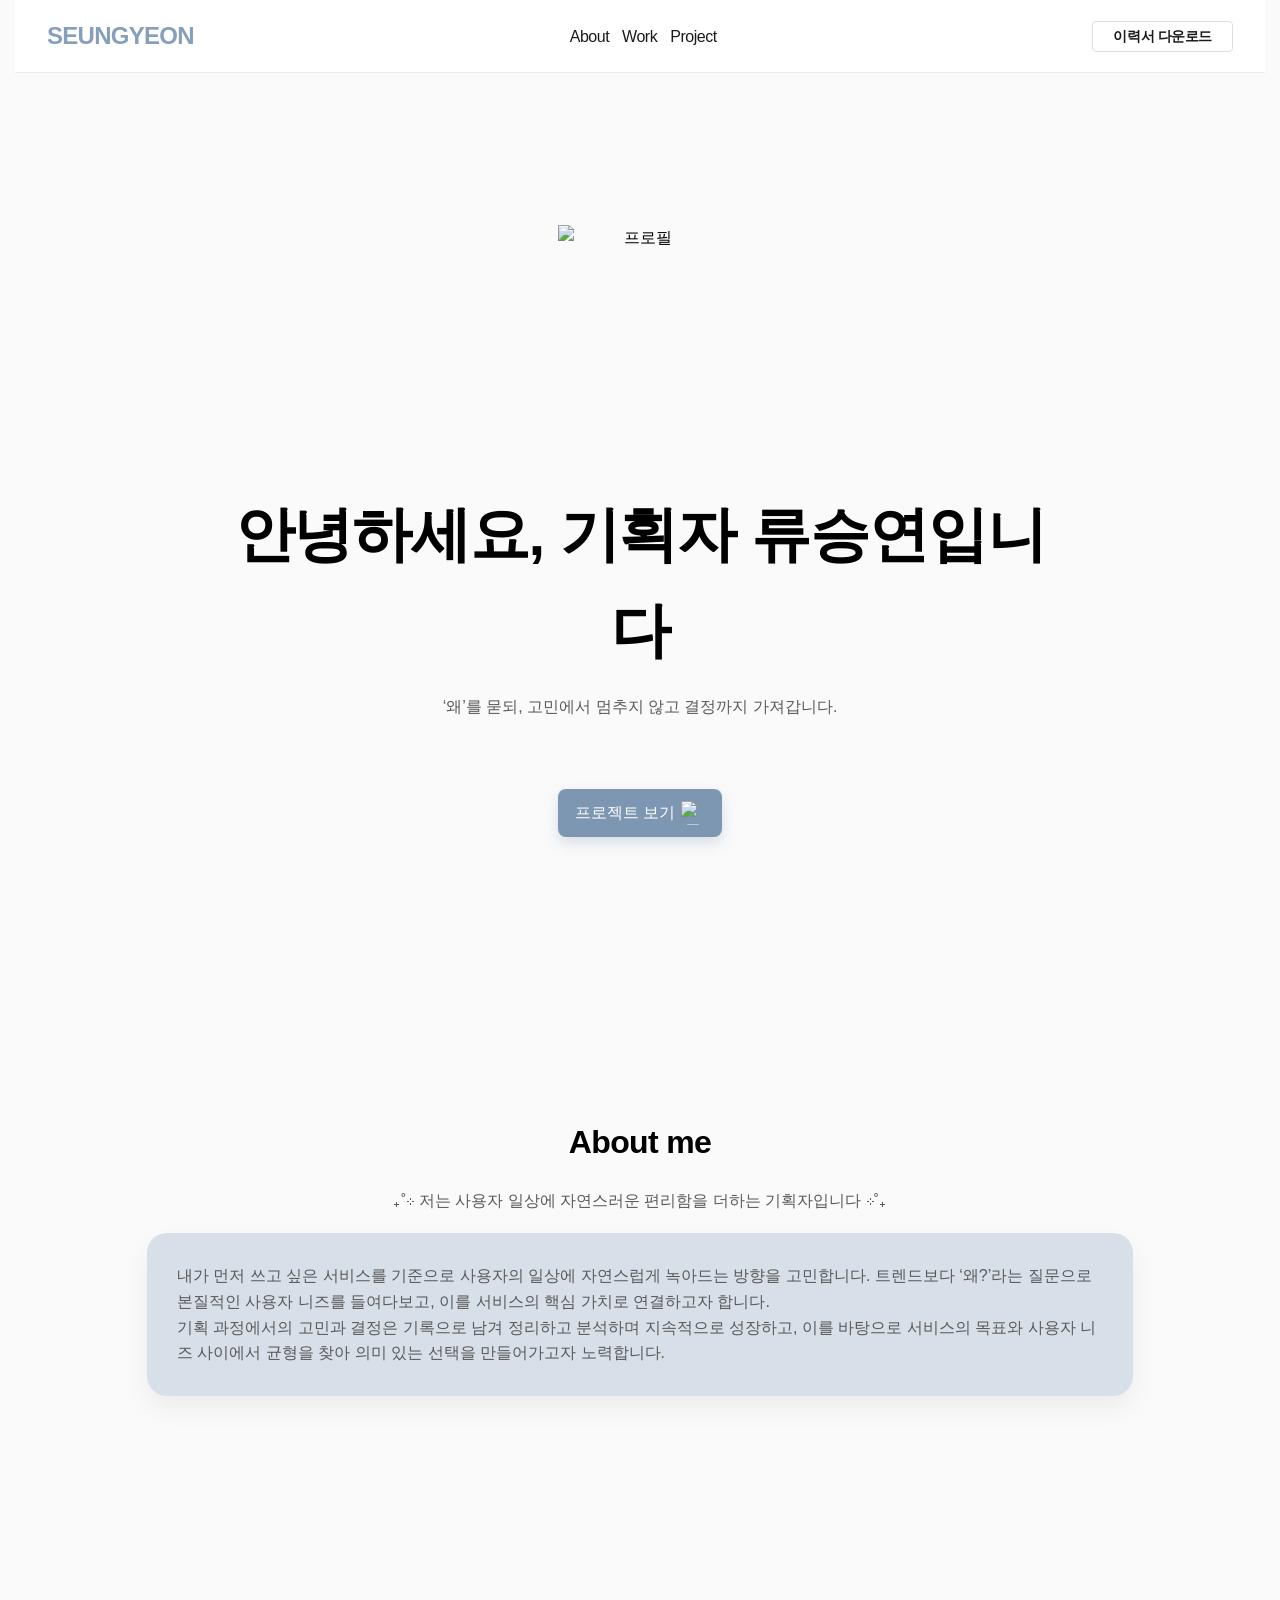
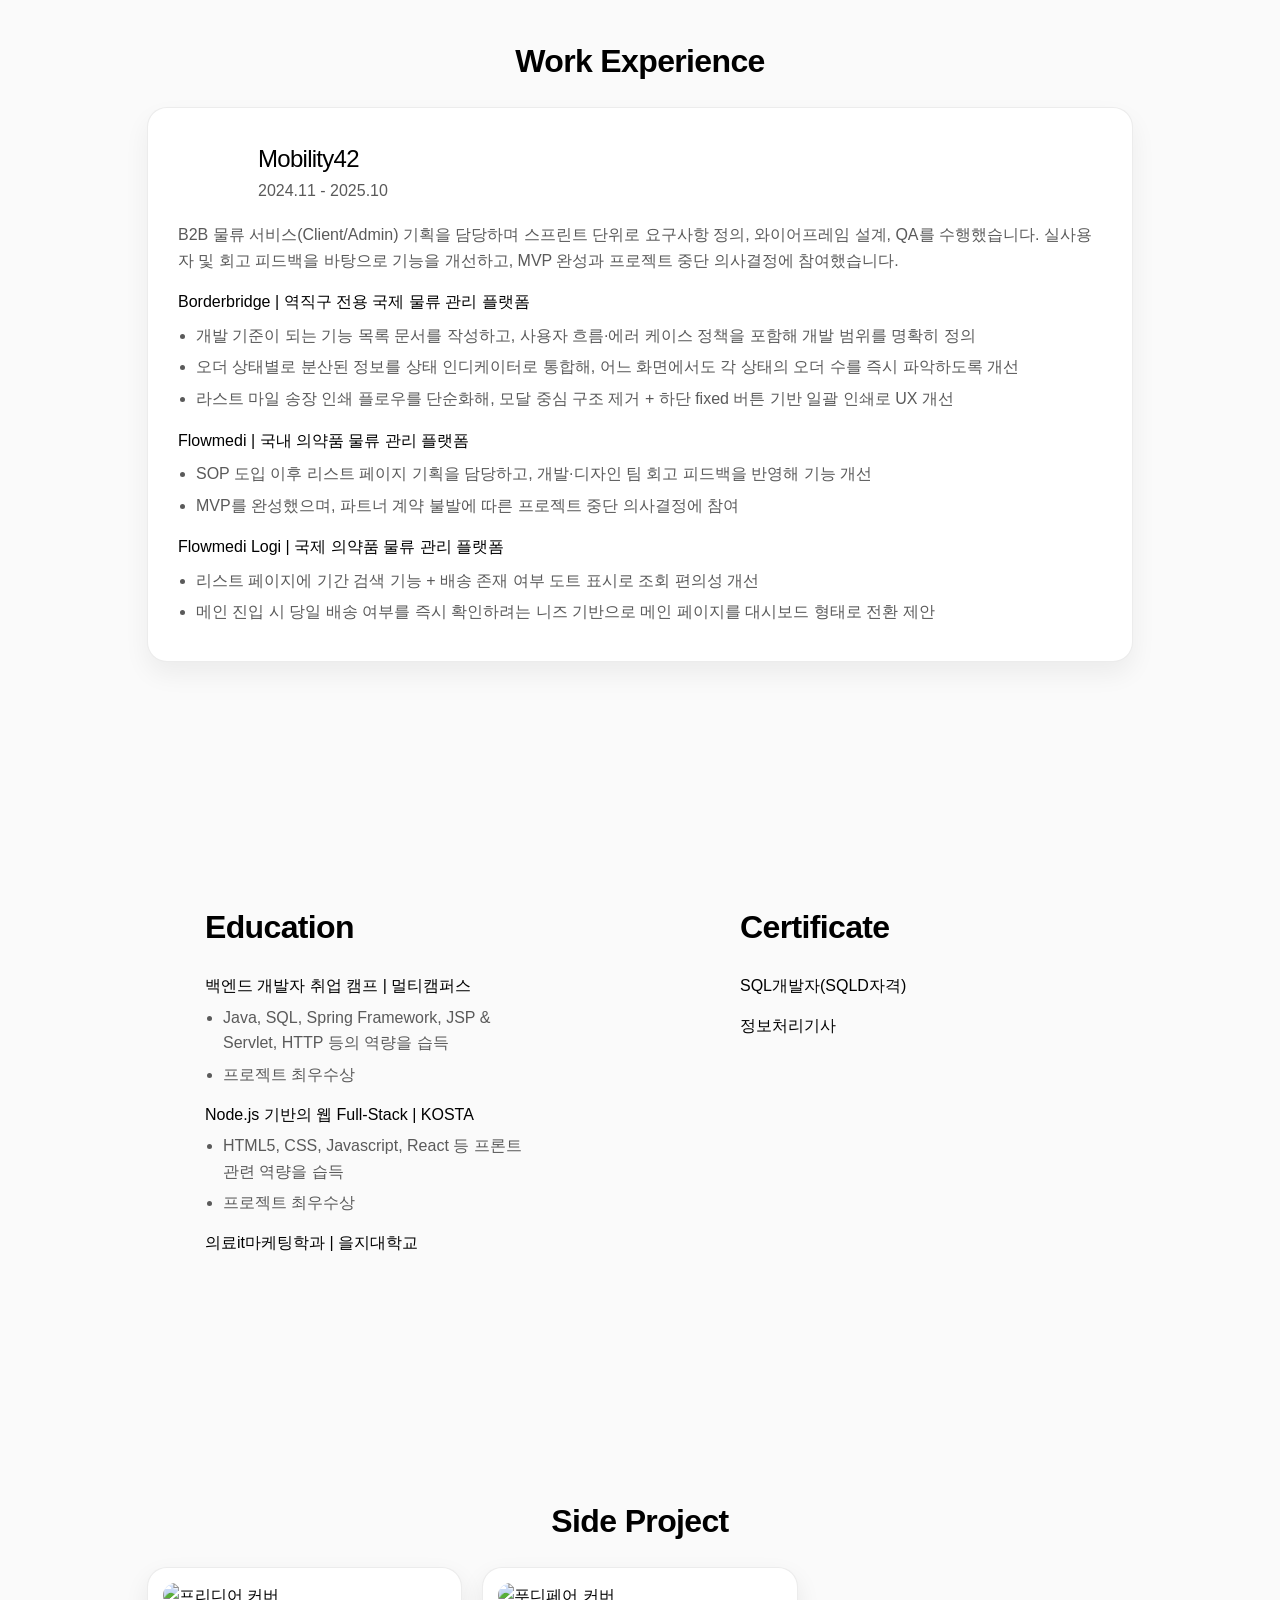
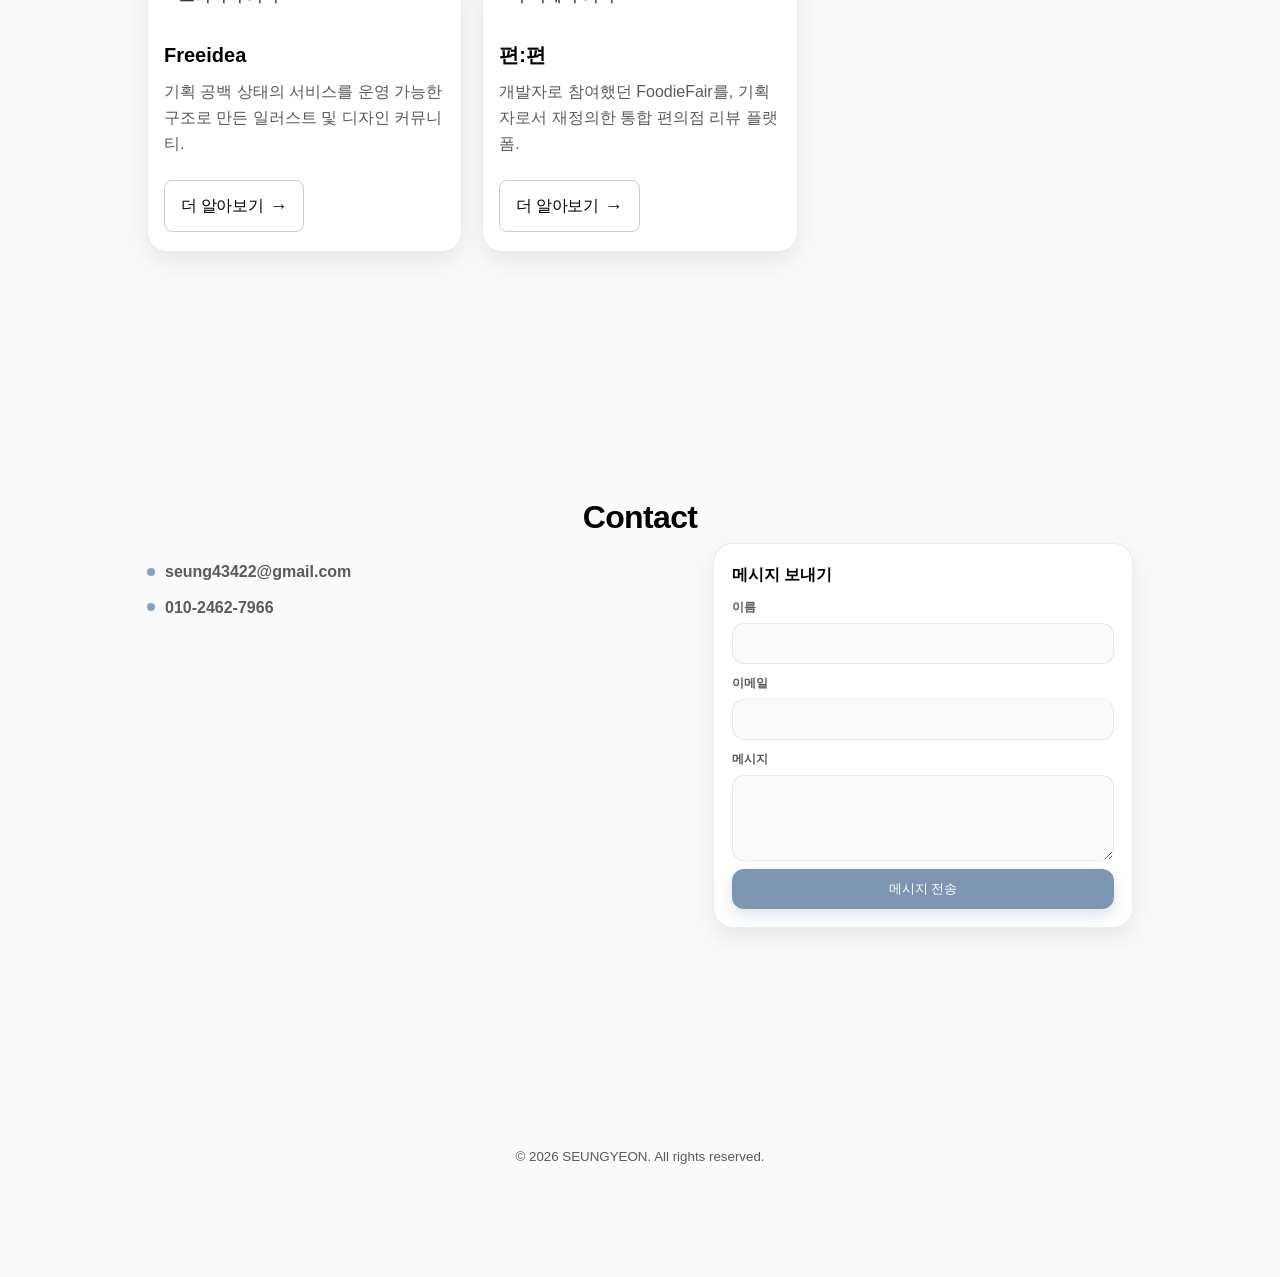
==== index.html @ eeb83cac "feat : 포트폴리오 수정안" ====
<!-- index.html -->
<!doctype html>
<html lang="ko">

<head>
    <meta charset="utf-8" />
    <meta name="viewport" content="width=device-width, initial-scale=1" />
    <title>SEUNGYEON</title>
    <link rel="stylesheet" href="./global.css" />
    <link rel="stylesheet" href="./styles.css" />
    <link rel="stylesheet" href="./header/headerStyle.css" />
    <!-- 여기서 파비콘 바꾸기 -->
    <link rel="icon" type="image/png" href="https://static.wowan.me/assets/seungyeon_avatar.png" />
    <link rel="apple-touch-icon" href="https://static.wowan.me/assets/seungyeon_avatar.png" />
</head>

<body>
    <!-- Top Nav -->
    <header class="topbar" id="top">
        <div class="container topbar__inner">
            <a class="brand" href="./index.html" aria-label="홈으로">
                <span class="brand__text">SEUNGYEON</span>
            </a>

            <nav class="nav" aria-label="메인 메뉴">
                <a class="nav__link" href="#about">About</a>
                <a class="nav__link" href="#work">Work</a>
                <a class="nav__link" href="#projects">Project</a>
            </nav>

            <a class="btn btn--resume" href="./resume.pdf" download="류승연_이력서.pdf">
                이력서 다운로드
            </a>
        </div>
    </header>

    <main>
        <!-- Hero -->
        <section class="hero">
            <div class="container hero__inner">
                <img class="hero_image" src="https://static.wowan.me/assets/seungyeon_hero.png" alt="프로필" />

                <div>
                    <h1 class="hero__title">안녕하세요, 기획자 류승연입니다</h1>
                    <p class="hero__subtitle">‘왜’를 묻되, 고민에서 멈추지 않고 결정까지 가져갑니다.</p>
                </div>

                <div class="hero__cta">
                    <a class="btn btn--primary" href="#projects">
                        <p>프로젝트 보기</p>
                        <img class="btn--arrow-right-icon" src="https://static.wowan.me/assets/ArrowRight.svg"
                            alt="프로젝트 보기 버튼" />
                    </a>
                </div>
            </div>
        </section>

        <!-- About -->
        <section class="section" id="about">
            <div class="container about__inner">
                <h2 class="section__title">About me</h2>

                <p class="about-card__lead">
                    ₊˚⊹ 저는 사용자 일상에 자연스러운 편리함을 더하는 기획자입니다 ⊹˚₊
                </p>

                <div class="about-card">

                    <div class="about-card__body">
                        <p>
                            내가 먼저 쓰고 싶은 서비스를 기준으로 사용자의 일상에 자연스럽게 녹아드는 방향을 고민합니다.
                            트렌드보다 ‘왜?’라는 질문으로 본질적인 사용자 니즈를 들여다보고, 이를 서비스의 핵심 가치로 연결하고자 합니다.
                            <br />
                            기획 과정에서의 고민과 결정은 기록으로 남겨 정리하고 분석하며 지속적으로 성장하고,
                            이를 바탕으로 서비스의 목표와 사용자 니즈 사이에서 균형을 찾아 의미 있는 선택을 만들어가고자 노력합니다.
                        </p>
                    </div>
                </div>
            </div>
        </section>

        <!-- Work -->
        <section class="section" id="work">
            <div class="container work__inner">
                <h2 class="section__title">Work Experience</h2>

                <article class="work-card">
                    <header class="work-card__head">
                        <div class="work-card__logo" aria-hidden="true">
                            <img src="https://static.wowan.me/assets/mobility42.svg" alt="" />
                        </div>
                        <div>
                            <div class="work-card__company">Mobility42</div>
                            <div class="work-card__period">2024.11 - 2025.10</div>
                        </div>
                    </header>

                    <p class="work-card__summary">
                        B2B 물류 서비스(Client/Admin) 기획을 담당하며 스프린트 단위로 요구사항 정의, 와이어프레임 설계, QA를 수행했습니다.
                        실사용자 및 회고 피드백을 바탕으로 기능을 개선하고, MVP 완성과 프로젝트 중단 의사결정에 참여했습니다.
                    </p>

                    <div class="work-card__block">
                        <h3 class="work-card__title">Borderbridge | 역직구 전용 국제 물류 관리 플랫폼</h3>
                        <ul class="list">
                            <li>개발 기준이 되는 기능 목록 문서를 작성하고, 사용자 흐름·에러 케이스 정책을 포함해 개발 범위를 명확히 정의</li>
                            <li>오더 상태별로 분산된 정보를 상태 인디케이터로 통합해, 어느 화면에서도 각 상태의 오더 수를 즉시 파악하도록 개선</li>
                            <li>라스트 마일 송장 인쇄 플로우를 단순화해, 모달 중심 구조 제거 + 하단 fixed 버튼 기반 일괄 인쇄로 UX 개선</li>
                        </ul>
                    </div>

                    <div class="work-card__block">
                        <h3 class="work-card__title">Flowmedi | 국내 의약품 물류 관리 플랫폼</h3>
                        <ul class="list">
                            <li>SOP 도입 이후 리스트 페이지 기획을 담당하고, 개발·디자인 팀 회고 피드백을 반영해 기능 개선</li>
                            <li>MVP를 완성했으며, 파트너 계약 불발에 따른 프로젝트 중단 의사결정에 참여</li>
                        </ul>
                    </div>

                    <div class="work-card__block">
                        <h3 class="work-card__title">Flowmedi Logi | 국제 의약품 물류 관리 플랫폼</h3>
                        <ul class="list">
                            <li>리스트 페이지에 기간 검색 기능 + 배송 존재 여부 도트 표시로 조회 편의성 개선</li>
                            <li>메인 진입 시 당일 배송 여부를 즉시 확인하려는 니즈 기반으로 메인 페이지를 대시보드 형태로 전환 제안</li>
                        </ul>
                    </div>
                </article>
            </div>
        </section>

        <!-- Education + Certificate -->
        <section class="section">
            <div class="container">
                <div class="grid-2 edu-wrap">
                    <div>
                        <h2 class="section__title section__title--sm text-center">Education</h2>

                        <div class="edu">
                            <div class="edu__item">
                                <div class="edu__title">백엔드 개발자 취업 캠프 | 멀티캠퍼스</div>
                                <ul class="list">
                                    <li>Java, SQL, Spring Framework, JSP &amp; Servlet, HTTP 등의 역량을 습득</li>
                                    <li>프로젝트 최우수상</li>
                                </ul>
                            </div>

                            <div class="edu__item">
                                <div class="edu__title">Node.js 기반의 웹 Full-Stack | KOSTA</div>
                                <ul class="list">
                                    <li>HTML5, CSS, Javascript, React 등 프론트 관련 역량을 습득</li>
                                    <li>프로젝트 최우수상</li>
                                </ul>
                            </div>

                            <div class="edu__item">
                                <div class="edu__title">의료it마케팅학과 | 을지대학교</div>
                            </div>
                        </div>
                    </div>

                    <div>
                        <h2 class="section__title section__title--sm text-center">Certificate</h2>
                        <div class="edu">
                            <div class="edu__item">
                                <div class="edu__title">SQL개발자(SQLD자격)</div>
                            </div>
                            <div class="edu__item">
                                <div class="edu__title">정보처리기사</div>
                            </div>
                        </div>
                    </div>
                </div>
        </section>

        <!-- Side Project -->
        <section class="section" id="projects">
            <div class="container">
                <h2 class="section__title">Side Project</h2>

                <div class="project-grid">
                    <article class="project-card">
                        <div class="project-card__thumb" aria-hidden="true">
                            <img src="https://static.wowan.me/assets/freeidea_cover.svg" alt="프리디어 커버" />
                        </div>
                        <div class="project-card__body">
                            <h3 class="project-card__title">Freeidea</h3>
                            <p class="project-card__desc">
                                기획 공백 상태의 서비스를 운영 가능한 구조로 만든 일러스트 및 디자인 커뮤니티.
                            </p>
                            <a href="./project/index.html" class="btn btn--more">
                                더 알아보기 <span class="arrow">→</span>
                            </a>
                        </div>
                    </article>

                    <article class="project-card">
                        <div class="project-card__thumb" aria-hidden="true">
                            <img src="https://static.wowan.me/assets/pyeonpyeon.png" alt="푸디페어 커버" />
                        </div>
                        <div class="project-card__body">
                            <h3 class="project-card__title">편:편</h3>
                            <p class="project-card__desc">
                                개발자로 참여했던 FoodieFair를, 기획자로서 재정의한 통합 편의점 리뷰 플랫폼.
                            </p>
                            <a href="#" class="btn btn--more">
                                더 알아보기 <span class="arrow">→</span>
                            </a>
                        </div>
                    </article>

                    <!-- <article class="project-card">
                        <div class="project-card__thumb" aria-hidden="true">
                            <img src="https://static.wowan.me/assets/pyeonpyeon.png" alt="foodiefair 커버" />
                        </div>
                        <div class="project-card__body">
                            <h3 class="project-card__title">FoodieFair</h3>
                            <p class="project-card__desc">
                                영수증 인증 리뷰와 편의점 행사 정보를 한 번에 제공하는 통합 편의점 리뷰 플랫폼.
                            </p>
                            <a href="#" class="btn btn--more">
                                더 알아보기 <span class="arrow">→</span>
                            </a>
                        </div>
                    </article> -->
                </div>

                <!-- <div class="projects-cta">
                    <a class="btn btn--allprojects" href="#">
                        프로젝트 전체 보기 <span class="arrow">→</span>
                    </a>
                </div> -->
            </div>
        </section>

        <!-- Contact -->
        <section class="section" id="contact">
            <div class="container">
                <h2 class="section__title">Contact</h2>

                <div class="contact">
                    <div class="contact__info">
                        <div class="contact__line">
                            <span class="dot" aria-hidden="true"></span>
                            <a class="contact__link" href="mailto:seung43422@gmail.com">seung43422@gmail.com</a>
                        </div>
                        <div class="contact__line">
                            <span class="dot" aria-hidden="true"></span>
                            <a class="contact__link" href="tel:01024627966">010-2462-7966</a>
                        </div>
                    </div>

                    <form class="contact__form" action="#" method="post">
                        <div class="contact__form-title">메시지 보내기</div>

                        <label class="field">
                            <span class="field__label">이름</span>
                            <input class="field__input" type="text" name="name" placeholder="" />
                        </label>

                        <label class="field">
                            <span class="field__label">이메일</span>
                            <input class="field__input" type="email" name="email" placeholder="" />
                        </label>

                        <label class="field">
                            <span class="field__label">메시지</span>
                            <textarea class="field__input field__textarea" name="message" rows="4"></textarea>
                        </label>

                        <button class="btn btn--primary btn--full" type="submit">메시지 전송</button>
                    </form>
                </div>
            </div>
        </section>
    </main>

    <footer class="footer">
        <div class="container footer__inner">
            <small>© 2026 SEUNGYEON. All rights reserved.</small>
        </div>
    </footer>
    <script>
        const navLinks = document.querySelectorAll('.nav__link');

        navLinks.forEach(link => {
            link.addEventListener('click', () => {
                navLinks.forEach(l => l.classList.remove('is-active'));
                link.classList.add('is-active');
            });
        });
    </script>
</body>

</html>
---- global.css ----
@font-face {
  font-family: "Pretendard";
  src: url("https://cdn.jsdelivr.net/gh/projectnoonnu/pretendard@1.0/Pretendard-Thin.woff2") format("woff2");
  font-weight: 100;
  font-display: swap;
}
@font-face {
  font-family: "Pretendard";
  src: url("https://cdn.jsdelivr.net/gh/projectnoonnu/pretendard@1.0/Pretendard-ExtraLight.woff2") format("woff2");
  font-weight: 200;
  font-display: swap;
}
@font-face {
  font-family: "Pretendard";
  src: url("https://cdn.jsdelivr.net/gh/projectnoonnu/pretendard@1.0/Pretendard-Light.woff2") format("woff2");
  font-weight: 300;
  font-display: swap;
}
@font-face {
  font-family: "Pretendard";
  src: url("https://cdn.jsdelivr.net/gh/projectnoonnu/pretendard@1.0/Pretendard-Regular.woff2") format("woff2");
  font-weight: 400;
  font-display: swap;
}
@font-face {
  font-family: "Pretendard";
  src: url("https://cdn.jsdelivr.net/gh/projectnoonnu/pretendard@1.0/Pretendard-Medium.woff2") format("woff2");
  font-weight: 500;
  font-display: swap;
}
@font-face {
  font-family: "Pretendard";
  src: url("https://cdn.jsdelivr.net/gh/projectnoonnu/pretendard@1.0/Pretendard-SemiBold.woff2") format("woff2");
  font-weight: 600;
  font-display: swap;
}
@font-face {
  font-family: "Pretendard";
  src: url("https://cdn.jsdelivr.net/gh/projectnoonnu/pretendard@1.0/Pretendard-Bold.woff2") format("woff2");
  font-weight: 700;
  font-display: swap;
}
@font-face {
  font-family: "Pretendard";
  src: url("https://cdn.jsdelivr.net/gh/projectnoonnu/pretendard@1.0/Pretendard-ExtraBold.woff2") format("woff2");
  font-weight: 800;
  font-display: swap;
}
@font-face {
  font-family: "Pretendard";
  src: url("https://cdn.jsdelivr.net/gh/projectnoonnu/pretendard@1.0/Pretendard-Black.woff2") format("woff2");
  font-weight: 900;
  font-display: swap;
}

:root {
  --bg: #fafafa;
  --card: #ffffff;
  --text: #000000;
  --muted: #5a5a5a;
  --line: rgba(17, 19, 24, 0.08);
  --shadow: 0 10px 24px rgba(0, 0, 0, 0.08);
  --radius: 16px;
  --radius-lg: 20px;

  --primary: #7d97b2;
  --primary-ink: #ffffff;

  --container: 1280px;
}

/* Reset / Base */
* {
  box-sizing: border-box;
}

html {
  scroll-behavior: smooth;
}

body {
  margin: 0;
  font-family: "Pretendard", -apple-system, BlinkMacSystemFont, "Apple SD Gothic Neo",
    "Noto Sans KR", "Segoe UI", Roboto, Arial, sans-serif;
  font-weight: 400;
  color: var(--text);
  background: var(--bg);
  line-height: 1.6;
}

img {
  max-width: 100%;
  display: block;
}

a {
  color: inherit;
  text-decoration: none;
}

p {
  margin: 0;
}

ul {
  margin: 0;
  padding-left: 18px;
}

/* Layout Utils */
.container {
  width: min(var(--container), calc(100% - 64px));
  margin: 0 auto;
  padding: 80px 100px;
}

.center {
  display: flex;
  justify-content: center;
  margin-top: 18px;
}

.text-center {
  text-align: center;
}

.grid-2 {
  display: grid;
  grid-template-columns: 1.3fr 0.7fr;
  gap: 40px;
  align-items: start;
}

/* List (공통) */
.list {
  color: var(--muted);
  padding-left: 18px;
}

.list li {
  margin: 6px 0;
}

.list--tight li {
  margin: 4px 0;
}

/* Button (공통) */
.btn {
  display: inline-flex;
  align-items: center;
  justify-content: center;
  gap: 8px;
  padding: 10px 16px;
  border-radius: 999px;
  border: 1px solid transparent;
  font-weight: 700;
  cursor: pointer;
  transition: transform 0.08s ease, opacity 0.2s ease, border-color 0.2s ease;
  user-select: none;
}

.btn:active {
  transform: translateY(1px);
}

.btn--primary {
  background: var(--primary);
  color: var(--primary-ink);
  box-shadow: 0 6px 14px rgba(125, 151, 178, 0.28);
  font-weight: 400;
  gap: 6px;
  border-radius: 8px;
}

.btn--full {
  width: 100%;
  border-radius: 12px;
}

html {
  scroll-behavior: smooth;
  scrollbar-gutter: stable both-edges;
}
---- styles.css ----
/* Page Styles Only */

/* Hero */
.hero {
  padding: 80px;
}

.hero__inner {
  display: flex;
  flex-direction: column;
  align-items: center;
  text-align: center;
  gap: 52px;
}

/* 기존 HTML 클래스 유지용(별칭) */
.hero_image {
  width: 165px;
  height: 210px;
}

.hero__title {
  margin: 0 0 16px 0;
  font-size: 60px;
  letter-spacing: -0.02em;
}

.hero__subtitle {
  margin-top: 0;
  color: var(--muted);
  font-weight: 300;
  font-size: 16px;
  line-height: 24px;
}

.hero__cta {
  margin-top: 18px;
}

/* 기존 HTML 클래스 유지용(별칭) */
.btn--arrow-right-icon {
  width: 24px;
  height: 24px;
}

/* Sections */
.section {
  padding: 40px 0;
}

.section__title {
  text-align: center;
  font-size: 32px;
  letter-spacing: -0.02em;
  margin: 0;
}

.section__title--sm {
  text-align: left;
  margin-bottom: 20px;
}

/* About */
.about__inner {
  display: flex;
  flex-direction: column;
  gap: 20px;
}

.about-card {
  background: rgba(134, 160, 188, 0.3);
  border-radius: var(--radius-lg);
  box-shadow: 0 12px 26px rgba(0, 0, 0, 0.06);
}

.about-card__lead {
  font-weight: 300;
  font-size: 16px;
  color: var(--muted);
  text-align: center;
}

.about-card__body {
  color: var(--muted);
  font-weight: 300;
  padding: 30px;
}

.about-card__body p + p {
  margin-top: 10px;
}

/* Work */
.work__inner {
  display: flex;
  flex-direction: column;
  gap: 20px;
}

.work-card {
  background: var(--card);
  border: 1px solid var(--line);
  border-radius: var(--radius-lg);
  box-shadow: 0 12px 26px rgba(0, 0, 0, 0.06);
  padding: 30px;
}

.work-card__head {
  display: flex;
  align-items: center;
  gap: 12px;
}

.work-card__logo {
  width: 68px;
  height: 68px;
  overflow: hidden;
}

.work-card__company {
  font-weight: 400;
  font-size: 24px;
  letter-spacing: -0.03em;
}

.work-card__period {
  font-size: 16px;
  color: var(--muted);
  font-weight: 300;
}

.work-card__summary {
  color: var(--muted);
  margin-top: 16px;
}

.work-card__block + .work-card__block {
  margin-top: 16px;
}

.work-card__title {
  margin: 16px 0 8px 0;
  font-size: 16px;
  font-weight: 500;
}

/* Education */
.edu-wrap {
  padding: 0 75px;
  display: flex;
  justify-content: center;
  gap: 200px;
}

.edu {
  width: 335px;
}

.edu__item + .edu__item {
  margin-top: 14px;
}

.edu__title {
  font-weight: 500;
  font-size: 16px;
}

/* Projects */
.project-grid {
  display: grid;
  grid-template-columns: repeat(3, 1fr);
  gap: 20px;
  margin-top: 20px;
}

.project-card {
  background: var(--card);
  border: 1px solid var(--line);
  border-radius: var(--radius-lg);
  box-shadow: var(--shadow);
  overflow: hidden;
}

.project-card__thumb {
  display: flex;
  align-items: center;
  justify-content: center;
  padding: 15px;
}

.project-card__thumb img {
  width: 100%;
  height: 100%;
  object-fit: cover;
  border-radius: 20px;
}

.project-card__body {
  padding: 16px 16px 19px;
}

.project-card__title {
  margin: 0 0 8px;
  font-size: 20px;
  font-weight: 600;
}

.project-card__desc {
  color: var(--muted);
  font-size: 16px;
  font-weight: 300;
  min-height: 48px;
}

/* Buttons (페이지 컴포넌트용) */
.btn--more {
  display: inline-flex;
  align-items: center;
  justify-content: center;
  gap: 6px;

  margin-top: 24px;
  padding: 12px 16px;

  background: #ffffff;
  border: 1px solid #cdcdcd;
  border-radius: 8px;

  font-size: 16px;
  font-weight: 400;
  letter-spacing: -0.02em;
  color: var(--text);

  box-shadow: none;
}

.btn--more:hover {
  background: rgba(0, 0, 0, 0.03);
}

.btn--more .arrow {
  font-size: 18px;
  line-height: 1;
}

.projects-cta {
  width: 100%;
  display: flex;
  justify-content: center;
  margin-top: 30px;
}

.btn--allprojects {
  display: inline-flex;
  align-items: center;
  justify-content: center;
  gap: 6px;

  margin-top: 20px;
  padding: 18px;
  height: 56px;

  background: #ffffff;
  border: 1px solid #cdcdcd;
  border-radius: 8px;

  font-size: 16px;
  font-weight: 400;
  letter-spacing: -0.02em;
  color: var(--text);

  box-shadow: none;
}

.btn--allprojects:hover {
  background: rgba(0, 0, 0, 0.03);
}

.btn--allprojects .arrow {
  font-size: 18px;
  line-height: 1;
}

/* Contact */
.contact {
  display: grid;
  grid-template-columns: 1fr 420px;
  gap: 28px;
  align-items: start;
}

.contact__info {
  padding-top: 6px;
}

.contact__line {
  display: flex;
  align-items: center;
  gap: 10px;
  margin: 10px 0;
}

.dot {
  width: 8px;
  height: 8px;
  border-radius: 999px;
  background: rgba(125, 151, 178, 0.9);
}

.contact__link {
  font-weight: 800;
  color: var(--muted);
}

.contact__form {
  background: var(--card);
  border: 1px solid var(--line);
  border-radius: var(--radius-lg);
  box-shadow: var(--shadow);
  padding: 18px;
}

.contact__form-title {
  font-weight: 900;
  margin-bottom: 10px;
}

.field {
  display: block;
  margin-top: 10px;
}

.field__label {
  display: block;
  font-size: 12px;
  color: var(--muted);
  font-weight: 800;
  margin-bottom: 6px;
}

.field__input {
  width: 100%;
  padding: 12px;
  border-radius: 12px;
  border: 1px solid var(--line);
  background: #fbfbfc;
  outline: none;
  font-weight: 600;
}

.field__input:focus {
  border-color: rgba(125, 151, 178, 0.55);
  box-shadow: 0 0 0 4px rgba(125, 151, 178, 0.12);
}

.field__textarea {
  resize: vertical;
}

/* Footer */
.footer {
  padding: 18px 0 30px;
  color: var(--muted);
}

.footer__inner {
  display: flex;
  justify-content: center;
}

/* Desktop */
@media (min-width: 1280px) {
  .hero {
    padding-top: 72px;
  }
}
---- header/headerStyle.css ----
/* Header Only */

/* Topbar */
.topbar {
  position: sticky;
  top: 0;
  z-index: 50;
  background: rgba(255, 255, 255, 0.85);
  backdrop-filter: blur(10px);
  border-bottom: 1px solid var(--line);
}

.topbar__inner {
  height: 72px;
  display: flex;
  align-items: center;
  justify-content: space-between;
  padding: 0; /* container가 좌우 여백 담당 */
}

.brand__text {
  font-size: 24px;
  font-weight: 700;
  letter-spacing: -0.03em;
  color: #86a0bc;
  line-height: 29px;
}

.nav {
  display: flex;
  align-items: center;
  gap: 13px;
  padding: 6px 20px;
}

.nav__link {
  font-size: 16px;
  font-weight: 400;
  letter-spacing: -0.03em;
  color: #1a1a1a;
  line-height: 17px;
}

.nav__link:hover {
  color: #86a0bc;
}

.nav__link.is-active {
  color: #86a0bc;
  font-weight: 600;
}

/* Header button (이력서) */
.btn--resume {
  display: inline-flex;
  align-items: center;
  justify-content: center;

  padding: 6px 20px;
  gap: 13px;

  border: 1px solid #dbdee3;
  border-radius: 4px;

  font-size: 14px;
  font-weight: 600;
  letter-spacing: -0.03em;
  color: #1a1a1a;

  box-shadow: none;
  line-height: 17px;
}

.btn--resume:hover {
  background: #86a0bc;
  color: #ffffff;
}

/* anchor scroll offset for sticky header */
section[id] {
  scroll-margin-top: 72px;
}
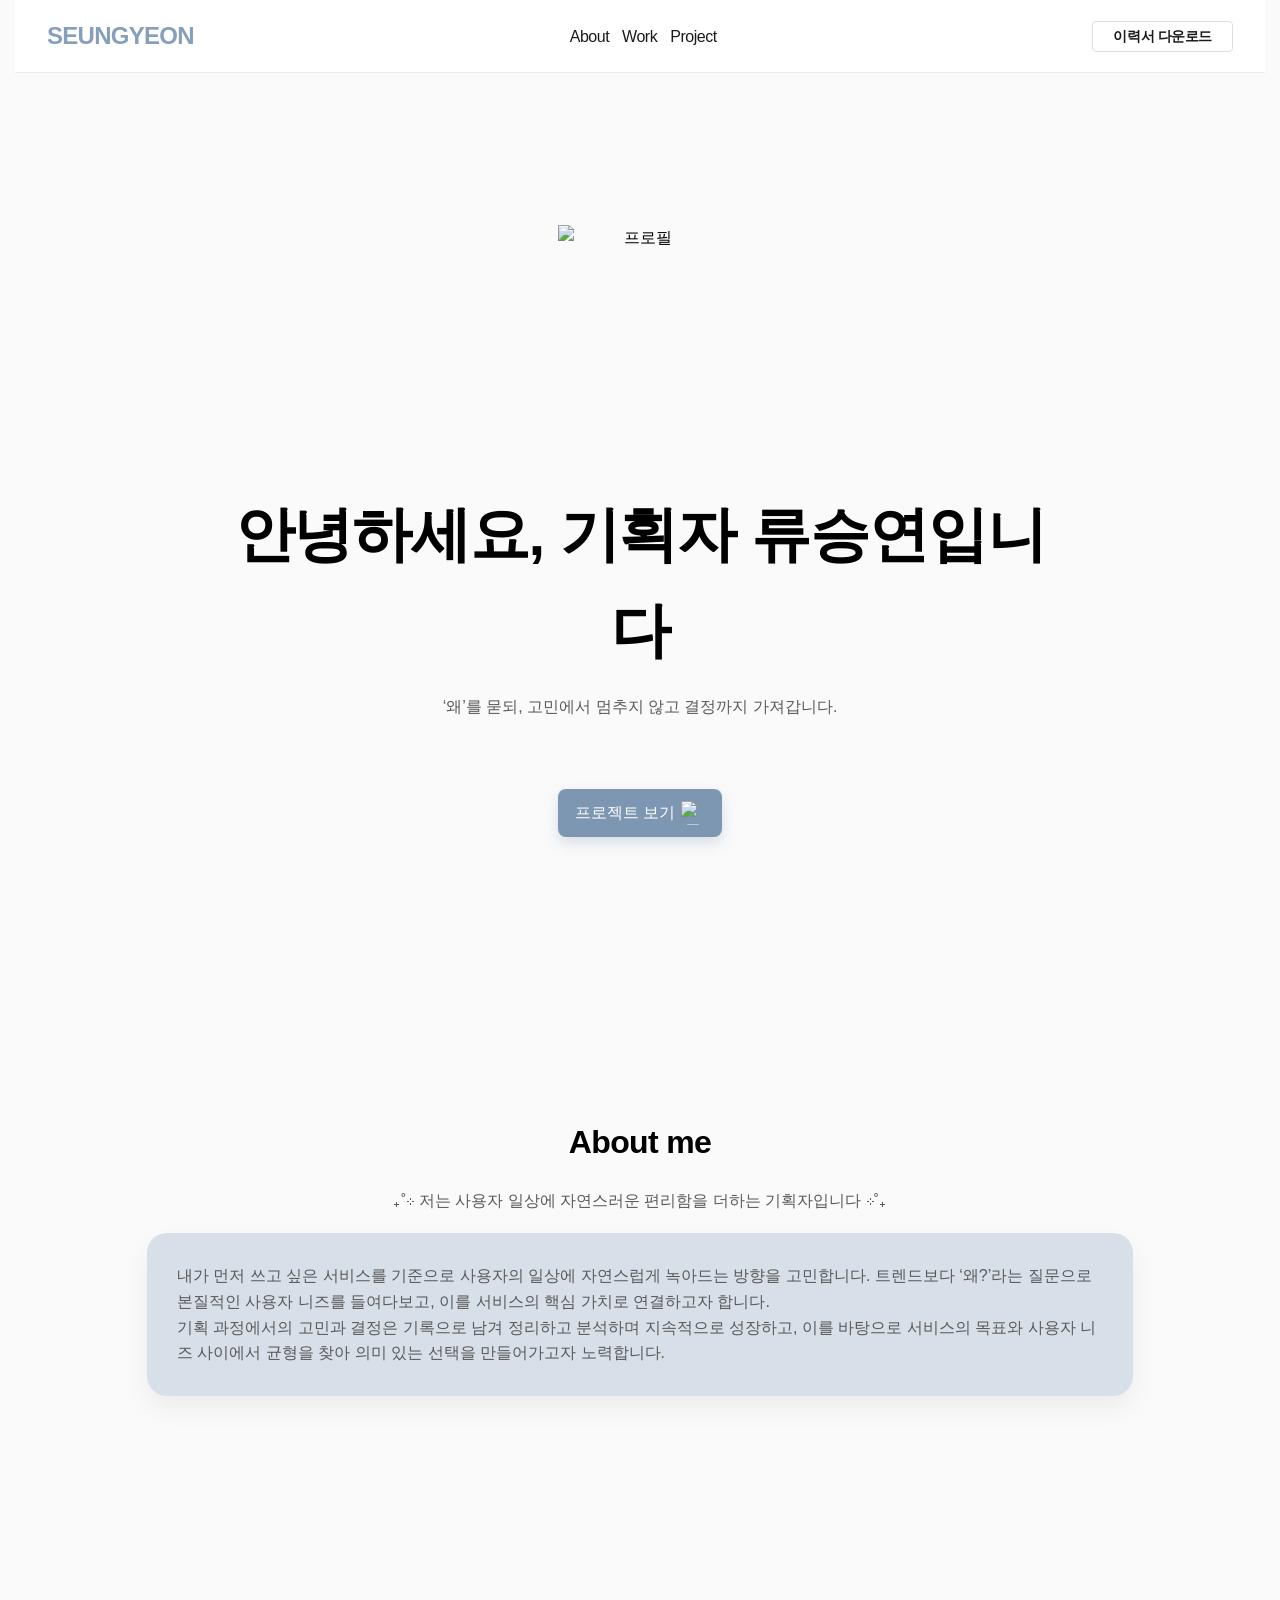
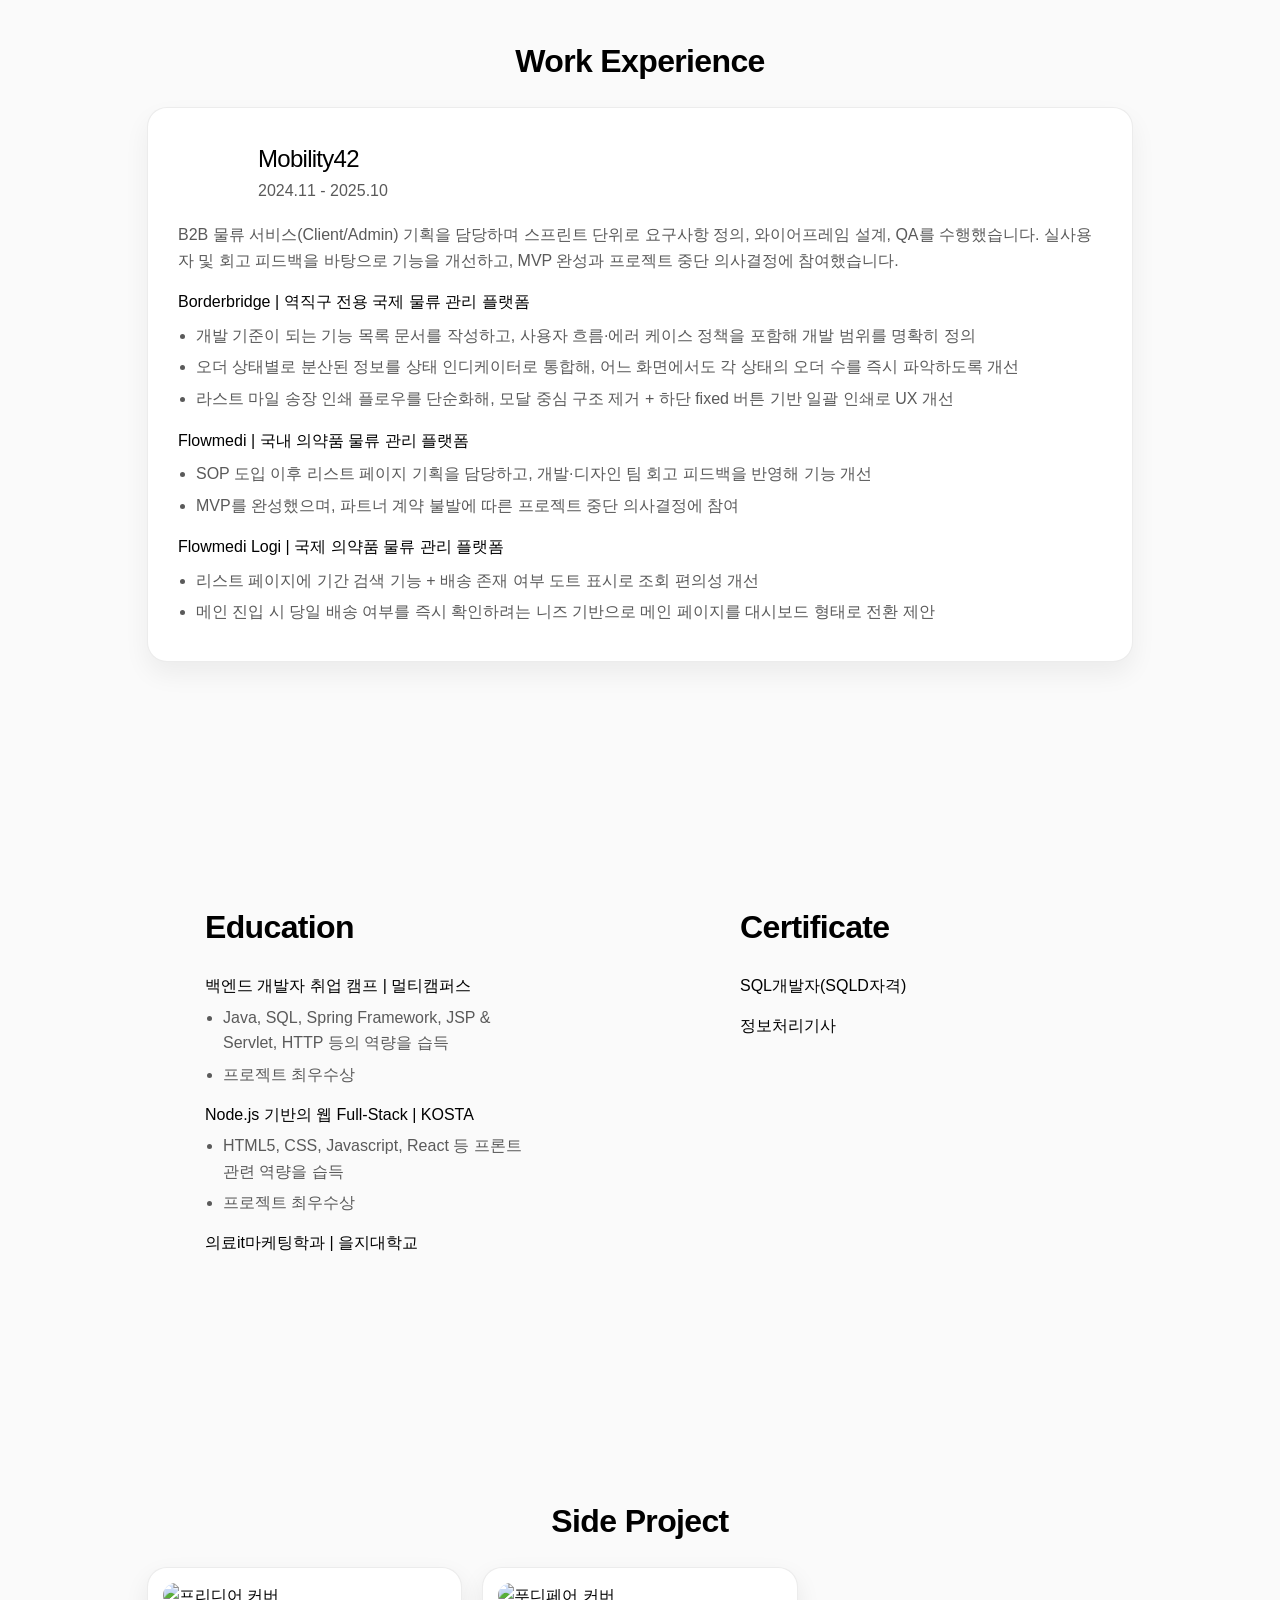
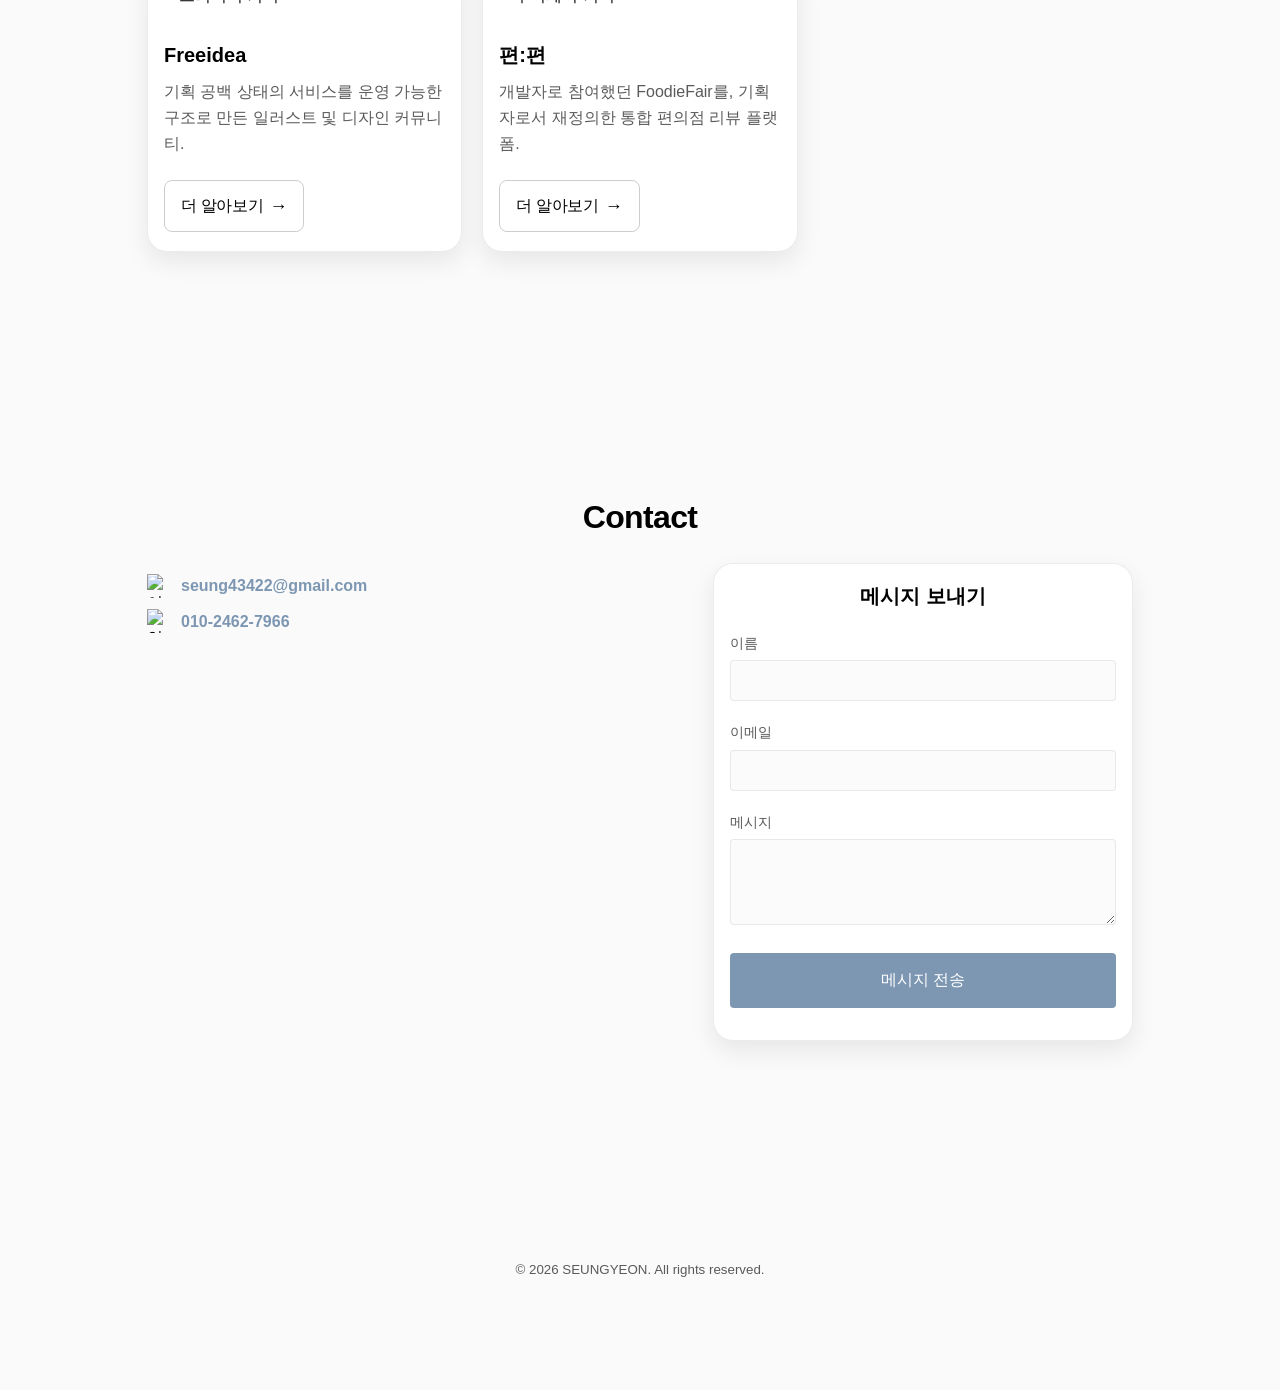
==== commit cf45b28f: "feat : freeidea 수정" ====
--- a/index.html
+++ b/index.html
@@ -187,7 +187,7 @@
                             <p class="project-card__desc">
                                 기획 공백 상태의 서비스를 운영 가능한 구조로 만든 일러스트 및 디자인 커뮤니티.
                             </p>
-                            <a href="./project/index.html" class="btn btn--more">
+                            <a href="./project/freeidea" class="btn btn--more">
                                 더 알아보기 <span class="arrow">→</span>
                             </a>
                         </div>
@@ -240,11 +240,13 @@
                 <div class="contact">
                     <div class="contact__info">
                         <div class="contact__line">
-                            <span class="dot" aria-hidden="true"></span>
+                            <img class="btn--email-icon" src="https://static.wowan.me/assets/email.svg"
+                                alt="이메일" />
                             <a class="contact__link" href="mailto:seung43422@gmail.com">seung43422@gmail.com</a>
                         </div>
                         <div class="contact__line">
-                            <span class="dot" aria-hidden="true"></span>
+                            <img class="btn--contact-icon" src="https://static.wowan.me/assets/Contact.svg"
+                                alt="연락" />
                             <a class="contact__link" href="tel:01024627966">010-2462-7966</a>
                         </div>
                     </div>
@@ -267,7 +269,7 @@
                             <textarea class="field__input field__textarea" name="message" rows="4"></textarea>
                         </label>
 
-                        <button class="btn btn--primary btn--full" type="submit">메시지 전송</button>
+                        <button class="btn btn--send" type="submit">메시지 전송</button>
                     </form>
                 </div>
             </div>
--- a/styles.css
+++ b/styles.css
@@ -2,375 +2,393 @@
 
 /* Hero */
 .hero {
-  padding: 80px;
+    padding: 80px;
 }
 
 .hero__inner {
-  display: flex;
-  flex-direction: column;
-  align-items: center;
-  text-align: center;
-  gap: 52px;
+    display: flex;
+    flex-direction: column;
+    align-items: center;
+    text-align: center;
+    gap: 52px;
 }
 
 /* 기존 HTML 클래스 유지용(별칭) */
 .hero_image {
-  width: 165px;
-  height: 210px;
+    width: 165px;
+    height: 210px;
 }
 
 .hero__title {
-  margin: 0 0 16px 0;
-  font-size: 60px;
-  letter-spacing: -0.02em;
+    margin: 0 0 16px 0;
+    font-size: 60px;
+    letter-spacing: -0.02em;
 }
 
 .hero__subtitle {
-  margin-top: 0;
-  color: var(--muted);
-  font-weight: 300;
-  font-size: 16px;
-  line-height: 24px;
+    margin-top: 0;
+    color: var(--muted);
+    font-weight: 300;
+    font-size: 16px;
+    line-height: 24px;
 }
 
 .hero__cta {
-  margin-top: 18px;
+    margin-top: 18px;
 }
 
 /* 기존 HTML 클래스 유지용(별칭) */
 .btn--arrow-right-icon {
-  width: 24px;
-  height: 24px;
+    width: 24px;
+    height: 24px;
 }
 
 /* Sections */
 .section {
-  padding: 40px 0;
+    padding: 40px 0;
 }
 
 .section__title {
-  text-align: center;
-  font-size: 32px;
-  letter-spacing: -0.02em;
-  margin: 0;
+    text-align: center;
+    font-size: 32px;
+    letter-spacing: -0.02em;
+    margin: 0;
 }
 
 .section__title--sm {
-  text-align: left;
-  margin-bottom: 20px;
+    text-align: left;
+    margin-bottom: 20px;
 }
 
 /* About */
 .about__inner {
-  display: flex;
-  flex-direction: column;
-  gap: 20px;
+    display: flex;
+    flex-direction: column;
+    gap: 20px;
 }
 
 .about-card {
-  background: rgba(134, 160, 188, 0.3);
-  border-radius: var(--radius-lg);
-  box-shadow: 0 12px 26px rgba(0, 0, 0, 0.06);
+    background: rgba(134, 160, 188, 0.3);
+    border-radius: var(--radius-lg);
+    box-shadow: 0 12px 26px rgba(0, 0, 0, 0.06);
 }
 
 .about-card__lead {
-  font-weight: 300;
-  font-size: 16px;
-  color: var(--muted);
-  text-align: center;
+    font-weight: 300;
+    font-size: 16px;
+    color: var(--muted);
+    text-align: center;
 }
 
 .about-card__body {
-  color: var(--muted);
-  font-weight: 300;
-  padding: 30px;
-}
-
-.about-card__body p + p {
-  margin-top: 10px;
+    color: var(--muted);
+    font-weight: 300;
+    padding: 30px;
+}
+
+.about-card__body p+p {
+    margin-top: 10px;
 }
 
 /* Work */
 .work__inner {
-  display: flex;
-  flex-direction: column;
-  gap: 20px;
+    display: flex;
+    flex-direction: column;
+    gap: 20px;
 }
 
 .work-card {
-  background: var(--card);
-  border: 1px solid var(--line);
-  border-radius: var(--radius-lg);
-  box-shadow: 0 12px 26px rgba(0, 0, 0, 0.06);
-  padding: 30px;
+    background: var(--card);
+    border: 1px solid var(--line);
+    border-radius: var(--radius-lg);
+    box-shadow: 0 12px 26px rgba(0, 0, 0, 0.06);
+    padding: 30px;
 }
 
 .work-card__head {
-  display: flex;
-  align-items: center;
-  gap: 12px;
+    display: flex;
+    align-items: center;
+    gap: 12px;
 }
 
 .work-card__logo {
-  width: 68px;
-  height: 68px;
-  overflow: hidden;
+    width: 68px;
+    height: 68px;
+    overflow: hidden;
 }
 
 .work-card__company {
-  font-weight: 400;
-  font-size: 24px;
-  letter-spacing: -0.03em;
+    font-weight: 400;
+    font-size: 24px;
+    letter-spacing: -0.03em;
 }
 
 .work-card__period {
-  font-size: 16px;
-  color: var(--muted);
-  font-weight: 300;
+    font-size: 16px;
+    color: var(--muted);
+    font-weight: 300;
 }
 
 .work-card__summary {
-  color: var(--muted);
-  margin-top: 16px;
-}
-
-.work-card__block + .work-card__block {
-  margin-top: 16px;
+    color: var(--muted);
+    margin-top: 16px;
+}
+
+.work-card__block+.work-card__block {
+    margin-top: 16px;
 }
 
 .work-card__title {
-  margin: 16px 0 8px 0;
-  font-size: 16px;
-  font-weight: 500;
+    margin: 16px 0 8px 0;
+    font-size: 16px;
+    font-weight: 500;
 }
 
 /* Education */
 .edu-wrap {
-  padding: 0 75px;
-  display: flex;
-  justify-content: center;
-  gap: 200px;
+    padding: 0 75px;
+    display: flex;
+    justify-content: center;
+    gap: 200px;
 }
 
 .edu {
-  width: 335px;
-}
-
-.edu__item + .edu__item {
-  margin-top: 14px;
+    width: 335px;
+}
+
+.edu__item+.edu__item {
+    margin-top: 14px;
 }
 
 .edu__title {
-  font-weight: 500;
-  font-size: 16px;
+    font-weight: 500;
+    font-size: 16px;
 }
 
 /* Projects */
 .project-grid {
-  display: grid;
-  grid-template-columns: repeat(3, 1fr);
-  gap: 20px;
-  margin-top: 20px;
+    display: grid;
+    grid-template-columns: repeat(3, 1fr);
+    gap: 20px;
+    margin-top: 20px;
 }
 
 .project-card {
-  background: var(--card);
-  border: 1px solid var(--line);
-  border-radius: var(--radius-lg);
-  box-shadow: var(--shadow);
-  overflow: hidden;
+    background: var(--card);
+    border: 1px solid var(--line);
+    border-radius: var(--radius-lg);
+    box-shadow: var(--shadow);
+    overflow: hidden;
 }
 
 .project-card__thumb {
-  display: flex;
-  align-items: center;
-  justify-content: center;
-  padding: 15px;
+    display: flex;
+    align-items: center;
+    justify-content: center;
+    padding: 15px;
 }
 
 .project-card__thumb img {
-  width: 100%;
-  height: 100%;
-  object-fit: cover;
-  border-radius: 20px;
+    width: 100%;
+    height: 100%;
+    object-fit: cover;
+    border-radius: 20px;
 }
 
 .project-card__body {
-  padding: 16px 16px 19px;
+    padding: 16px 16px 19px;
 }
 
 .project-card__title {
-  margin: 0 0 8px;
-  font-size: 20px;
-  font-weight: 600;
+    margin: 0 0 8px;
+    font-size: 20px;
+    font-weight: 600;
 }
 
 .project-card__desc {
-  color: var(--muted);
-  font-size: 16px;
-  font-weight: 300;
-  min-height: 48px;
+    color: var(--muted);
+    font-size: 16px;
+    font-weight: 300;
+    min-height: 48px;
 }
 
 /* Buttons (페이지 컴포넌트용) */
 .btn--more {
-  display: inline-flex;
-  align-items: center;
-  justify-content: center;
-  gap: 6px;
-
-  margin-top: 24px;
-  padding: 12px 16px;
-
-  background: #ffffff;
-  border: 1px solid #cdcdcd;
-  border-radius: 8px;
-
-  font-size: 16px;
-  font-weight: 400;
-  letter-spacing: -0.02em;
-  color: var(--text);
-
-  box-shadow: none;
+    display: inline-flex;
+    align-items: center;
+    justify-content: center;
+    gap: 6px;
+
+    margin-top: 24px;
+    padding: 12px 16px;
+
+    background: #ffffff;
+    border: 1px solid #cdcdcd;
+    border-radius: 8px;
+
+    font-size: 16px;
+    font-weight: 400;
+    letter-spacing: -0.02em;
+    color: var(--text);
+
+    box-shadow: none;
 }
 
 .btn--more:hover {
-  background: rgba(0, 0, 0, 0.03);
+    background: rgba(0, 0, 0, 0.03);
 }
 
 .btn--more .arrow {
-  font-size: 18px;
-  line-height: 1;
+    font-size: 18px;
+    line-height: 1;
 }
 
 .projects-cta {
-  width: 100%;
-  display: flex;
-  justify-content: center;
-  margin-top: 30px;
+    width: 100%;
+    display: flex;
+    justify-content: center;
+    margin-top: 30px;
 }
 
 .btn--allprojects {
-  display: inline-flex;
-  align-items: center;
-  justify-content: center;
-  gap: 6px;
-
-  margin-top: 20px;
-  padding: 18px;
-  height: 56px;
-
-  background: #ffffff;
-  border: 1px solid #cdcdcd;
-  border-radius: 8px;
-
-  font-size: 16px;
-  font-weight: 400;
-  letter-spacing: -0.02em;
-  color: var(--text);
-
-  box-shadow: none;
+    display: inline-flex;
+    align-items: center;
+    justify-content: center;
+    gap: 6px;
+
+    margin-top: 20px;
+    padding: 18px;
+    height: 56px;
+
+    background: #ffffff;
+    border: 1px solid #cdcdcd;
+    border-radius: 8px;
+
+    font-size: 16px;
+    font-weight: 400;
+    letter-spacing: -0.02em;
+    color: var(--text);
+
+    box-shadow: none;
 }
 
 .btn--allprojects:hover {
-  background: rgba(0, 0, 0, 0.03);
+    background: rgba(0, 0, 0, 0.03);
 }
 
 .btn--allprojects .arrow {
-  font-size: 18px;
-  line-height: 1;
+    font-size: 18px;
+    line-height: 1;
 }
 
 /* Contact */
+.btn--email-icon {
+    width: 24px;
+    height: 24px;
+}
+
+.btn--contact-icon {
+    width: 24px;
+    height: 24px;
+}
+
 .contact {
-  display: grid;
-  grid-template-columns: 1fr 420px;
-  gap: 28px;
-  align-items: start;
+    display: grid;
+    grid-template-columns: 1fr 420px;
+    gap: 28px;
+    align-items: start;
 }
 
 .contact__info {
-  padding-top: 6px;
+    margin-top: 20px;
 }
 
 .contact__line {
-  display: flex;
-  align-items: center;
-  gap: 10px;
-  margin: 10px 0;
-}
-
-.dot {
-  width: 8px;
-  height: 8px;
-  border-radius: 999px;
-  background: rgba(125, 151, 178, 0.9);
+    display: flex;
+    align-items: center;
+    gap: 10px;
+    margin: 10px 0;
 }
 
 .contact__link {
-  font-weight: 800;
-  color: var(--muted);
+    font-weight: 600;
+    color: var(--primary);
 }
 
 .contact__form {
-  background: var(--card);
-  border: 1px solid var(--line);
-  border-radius: var(--radius-lg);
-  box-shadow: var(--shadow);
-  padding: 18px;
+    margin-top: 20px;
+    background: var(--card);
+    border: 1px solid var(--line);
+    border-radius: var(--radius-lg);
+    box-shadow: var(--shadow);
+    padding: 16px 16px 32px 16px;
 }
 
 .contact__form-title {
-  font-weight: 900;
-  margin-bottom: 10px;
+    font-weight: 700;
+    font-size: 20px;
+    margin-bottom: 16px;
+    text-align: center;
 }
 
 .field {
-  display: block;
-  margin-top: 10px;
+    display: block;
+    margin-top: 20px;
 }
 
 .field__label {
-  display: block;
-  font-size: 12px;
-  color: var(--muted);
-  font-weight: 800;
-  margin-bottom: 6px;
+    display: block;
+    font-size: 14px;
+    color: var(--muted);
+    font-weight: 500;
+    margin-bottom: 6px;
 }
 
 .field__input {
-  width: 100%;
-  padding: 12px;
-  border-radius: 12px;
-  border: 1px solid var(--line);
-  background: #fbfbfc;
-  outline: none;
-  font-weight: 600;
+    width: 100%;
+    padding: 12px;
+    border-radius: 4px;
+    border: 1px solid var(--line);
+    background: #fbfbfc;
+    outline: none;
+    font-weight: 500;
 }
 
 .field__input:focus {
-  border-color: rgba(125, 151, 178, 0.55);
-  box-shadow: 0 0 0 4px rgba(125, 151, 178, 0.12);
+    border-color: rgba(125, 151, 178, 0.55);
+    box-shadow: 0 0 0 4px rgba(125, 151, 178, 0.12);
 }
 
 .field__textarea {
-  resize: vertical;
+    resize: vertical;
+}
+
+.btn--send {
+    width: 100%;
+    margin-top: 20px;
+    padding: 16px 12px;
+    border-radius: 4px;
+    background: var(--primary);
+    color: #ffffff;
+    outline: none;
+    font-size: 16px;
+    font-weight: 500;
 }
 
 /* Footer */
 .footer {
-  padding: 18px 0 30px;
-  color: var(--muted);
+    padding: 18px 0 30px;
+    color: var(--muted);
 }
 
 .footer__inner {
-  display: flex;
-  justify-content: center;
+    display: flex;
+    justify-content: center;
 }
 
 /* Desktop */
 @media (min-width: 1280px) {
-  .hero {
-    padding-top: 72px;
-  }
-}
+    .hero {
+        padding-top: 72px;
+    }
+}
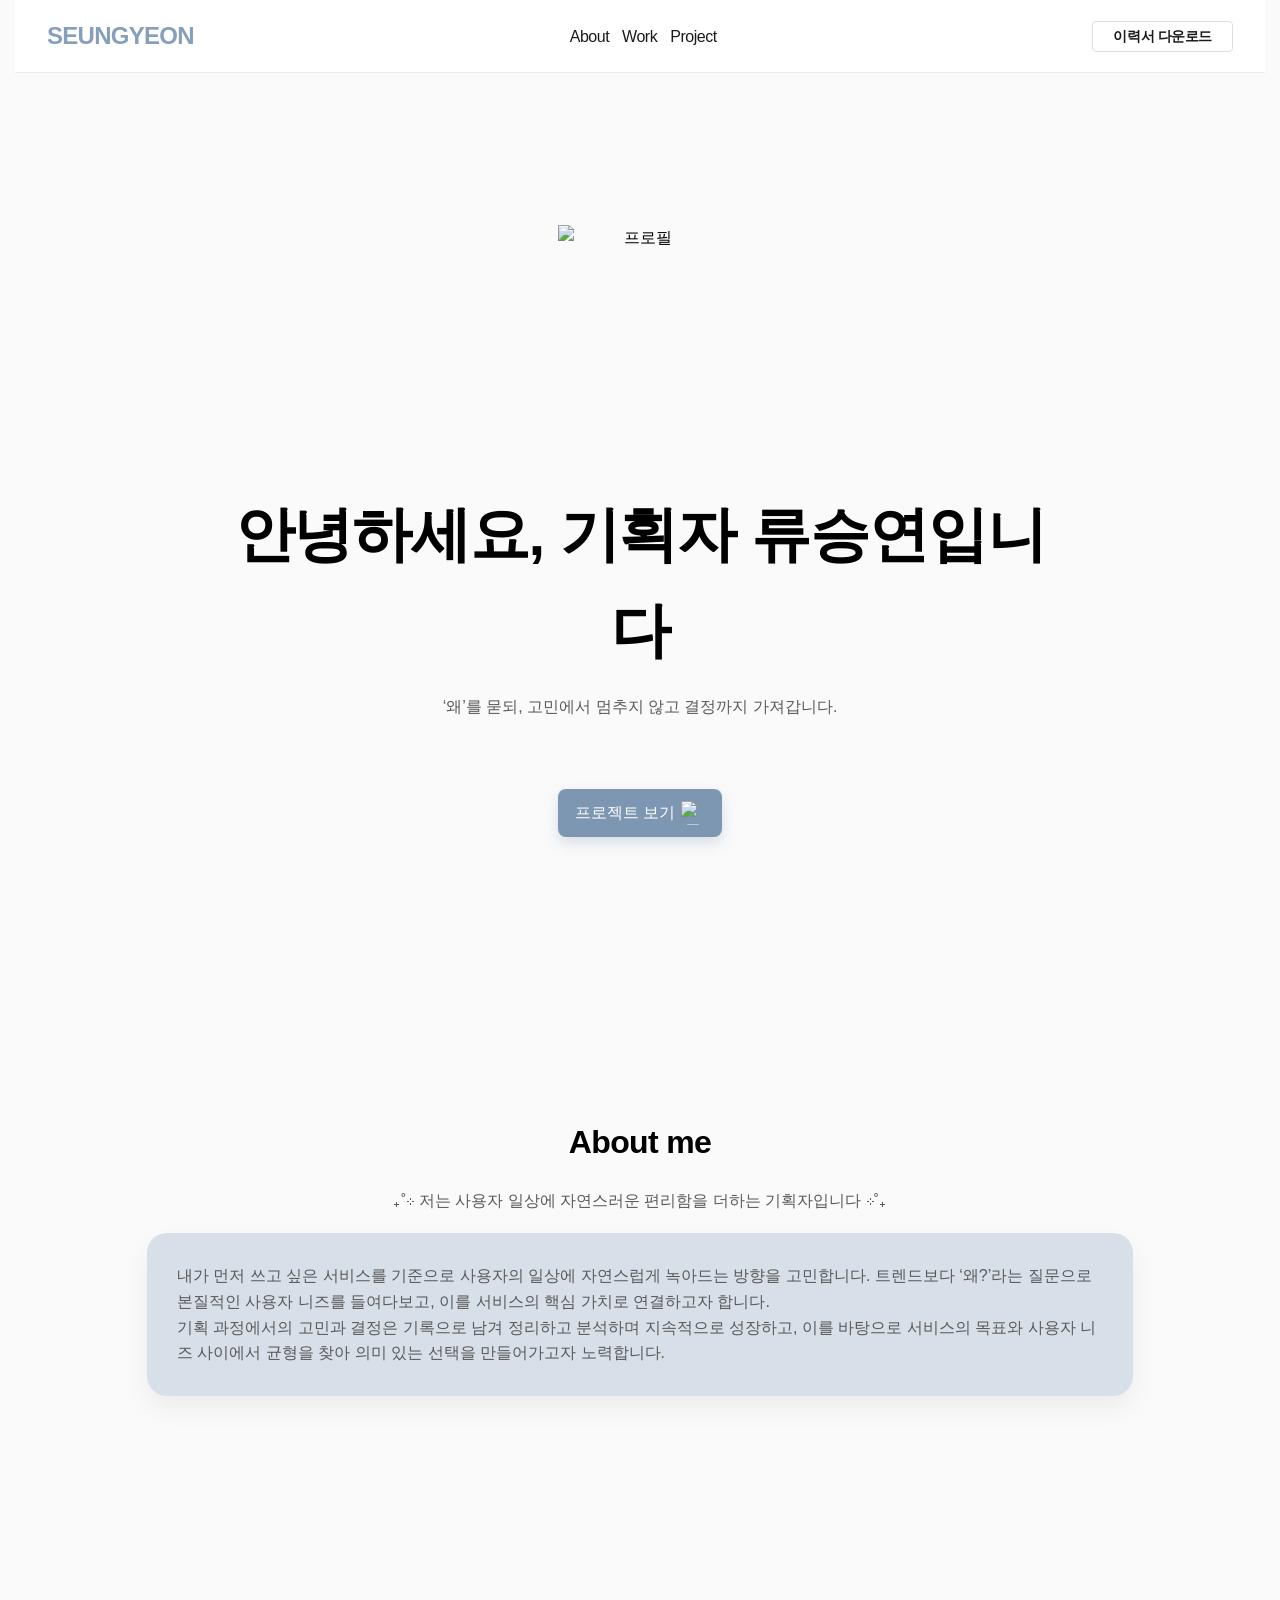
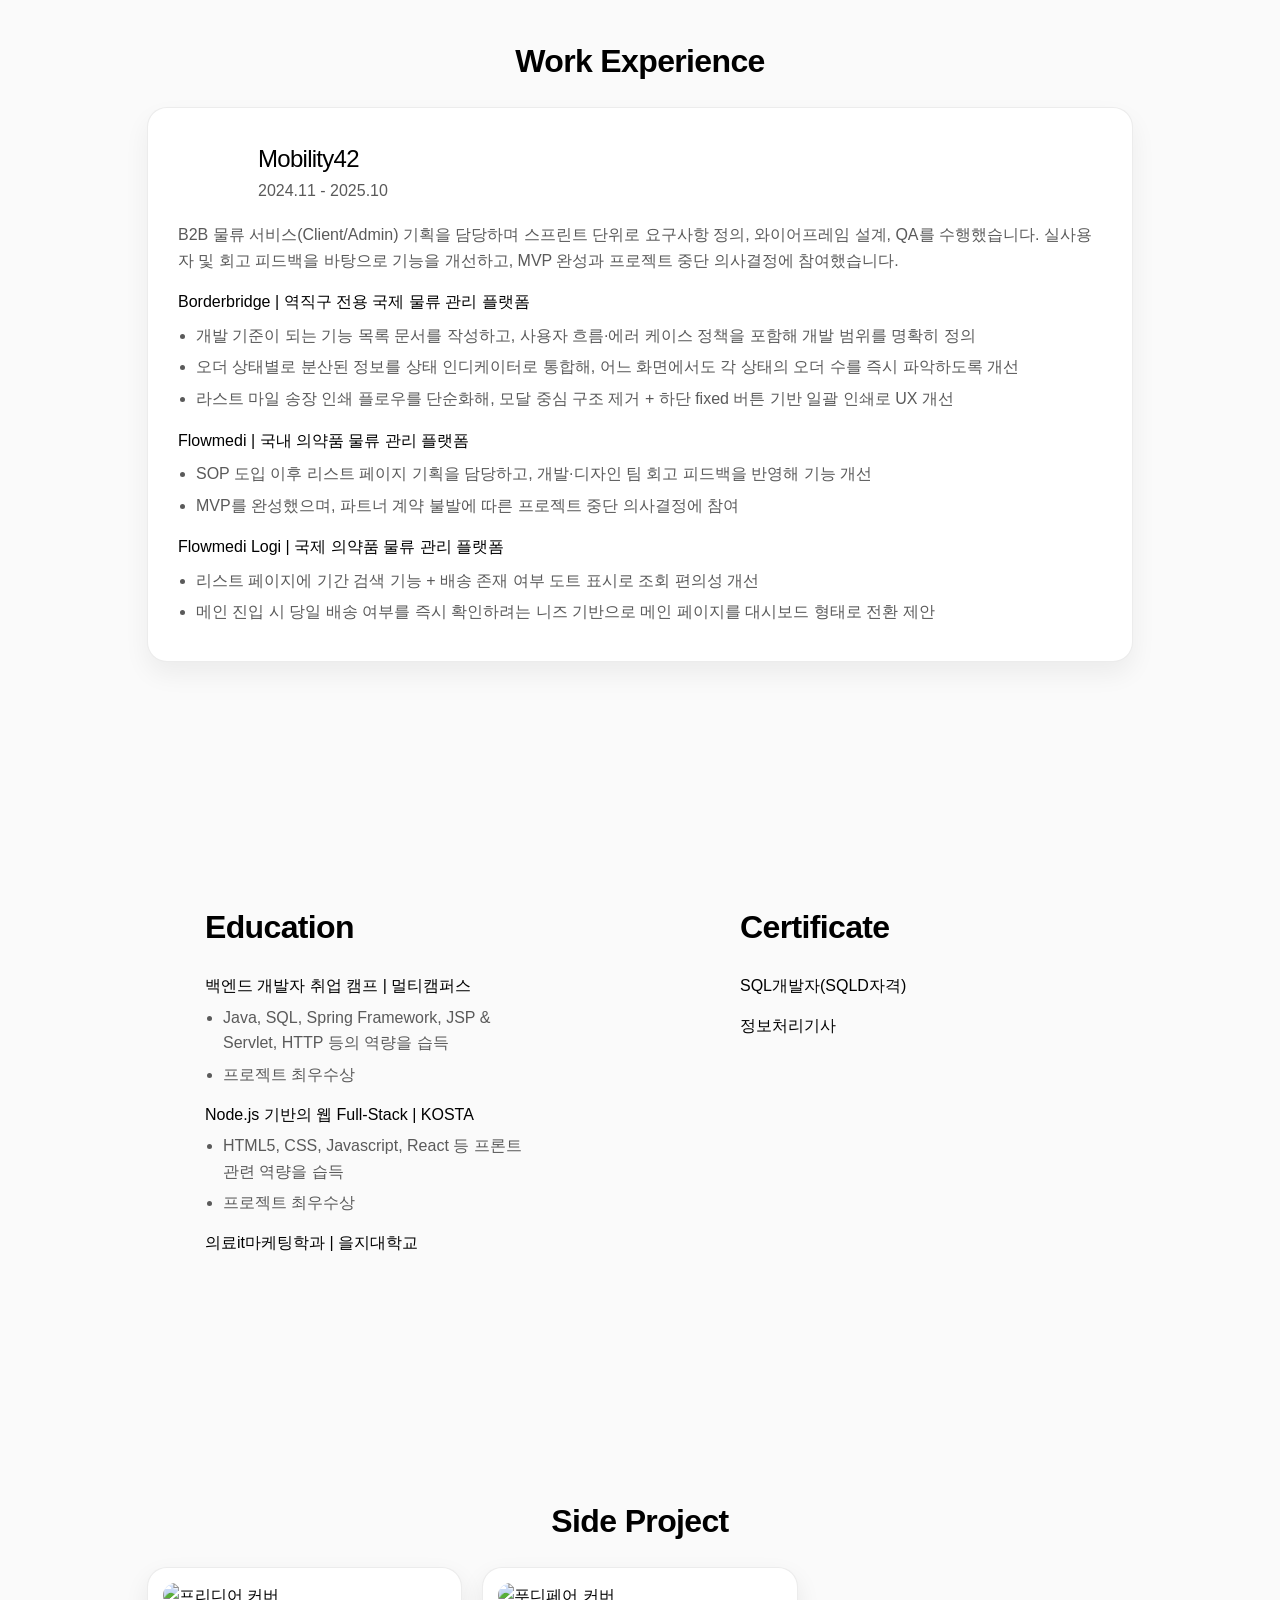
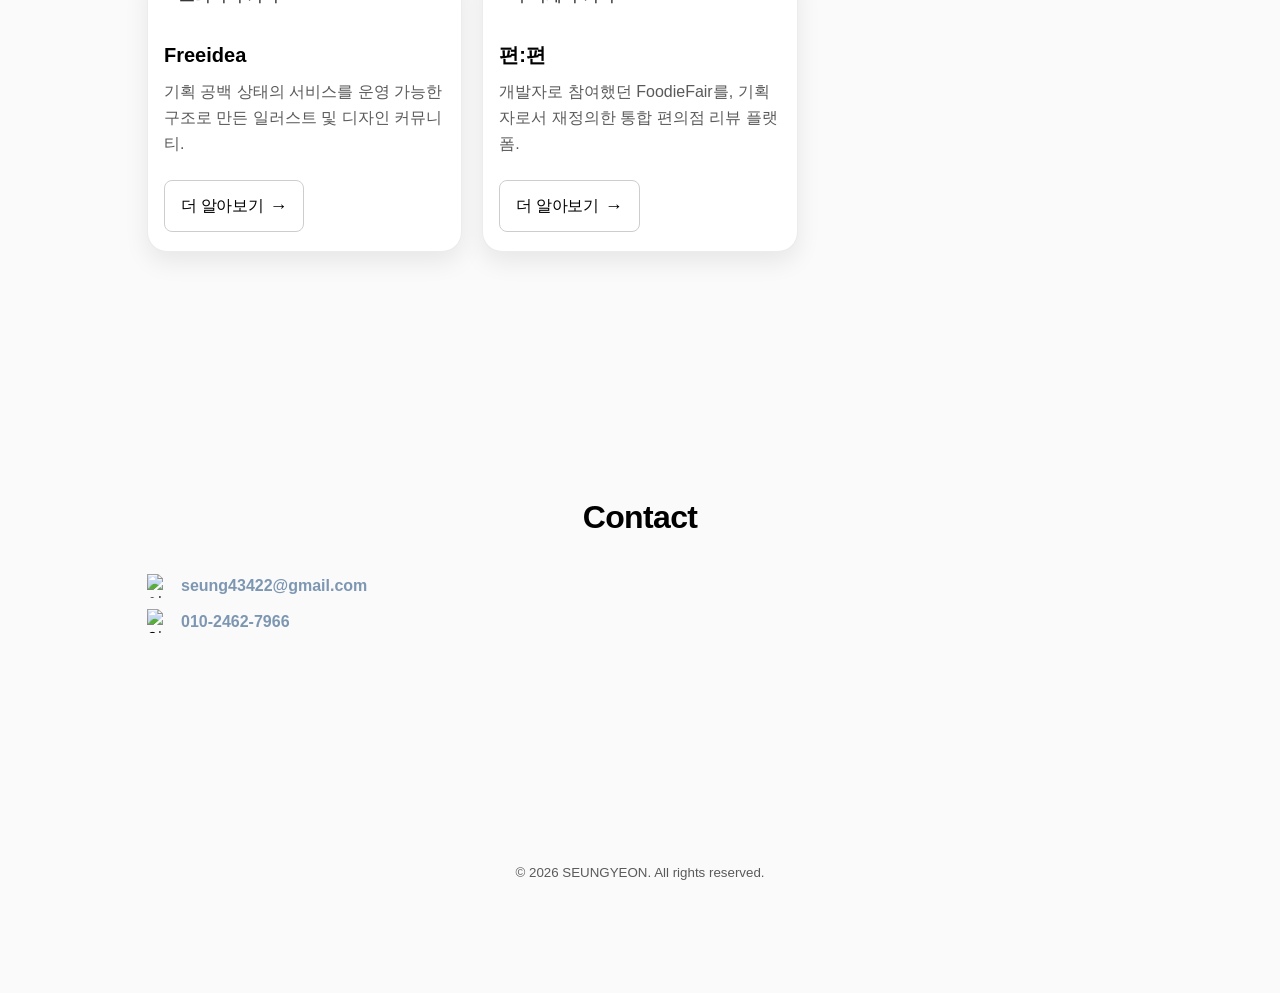
==== commit 1fb64e14: "feat : 편편 초안" ====
--- a/index.html
+++ b/index.html
@@ -28,7 +28,7 @@
                 <a class="nav__link" href="#projects">Project</a>
             </nav>
 
-            <a class="btn btn--resume" href="./resume.pdf" download="류승연_이력서.pdf">
+            <a class="btn btn--resume" href="./류승연_이력서.pdf" target="_blank" rel="noopener">
                 이력서 다운로드
             </a>
         </div>
@@ -202,7 +202,7 @@
                             <p class="project-card__desc">
                                 개발자로 참여했던 FoodieFair를, 기획자로서 재정의한 통합 편의점 리뷰 플랫폼.
                             </p>
-                            <a href="#" class="btn btn--more">
+                            <a href="./project/pyeonpyeon" class="btn btn--more">
                                 더 알아보기 <span class="arrow">→</span>
                             </a>
                         </div>
@@ -240,18 +240,16 @@
                 <div class="contact">
                     <div class="contact__info">
                         <div class="contact__line">
-                            <img class="btn--email-icon" src="https://static.wowan.me/assets/email.svg"
-                                alt="이메일" />
+                            <img class="btn--email-icon" src="https://static.wowan.me/assets/email.svg" alt="이메일" />
                             <a class="contact__link" href="mailto:seung43422@gmail.com">seung43422@gmail.com</a>
                         </div>
                         <div class="contact__line">
-                            <img class="btn--contact-icon" src="https://static.wowan.me/assets/Contact.svg"
-                                alt="연락" />
+                            <img class="btn--contact-icon" src="https://static.wowan.me/assets/Contact.svg" alt="연락" />
                             <a class="contact__link" href="tel:01024627966">010-2462-7966</a>
                         </div>
                     </div>
 
-                    <form class="contact__form" action="#" method="post">
+                    <!-- <form class="contact__form" action="#" method="post">
                         <div class="contact__form-title">메시지 보내기</div>
 
                         <label class="field">
@@ -270,7 +268,7 @@
                         </label>
 
                         <button class="btn btn--send" type="submit">메시지 전송</button>
-                    </form>
+                    </form> -->
                 </div>
             </div>
         </section>
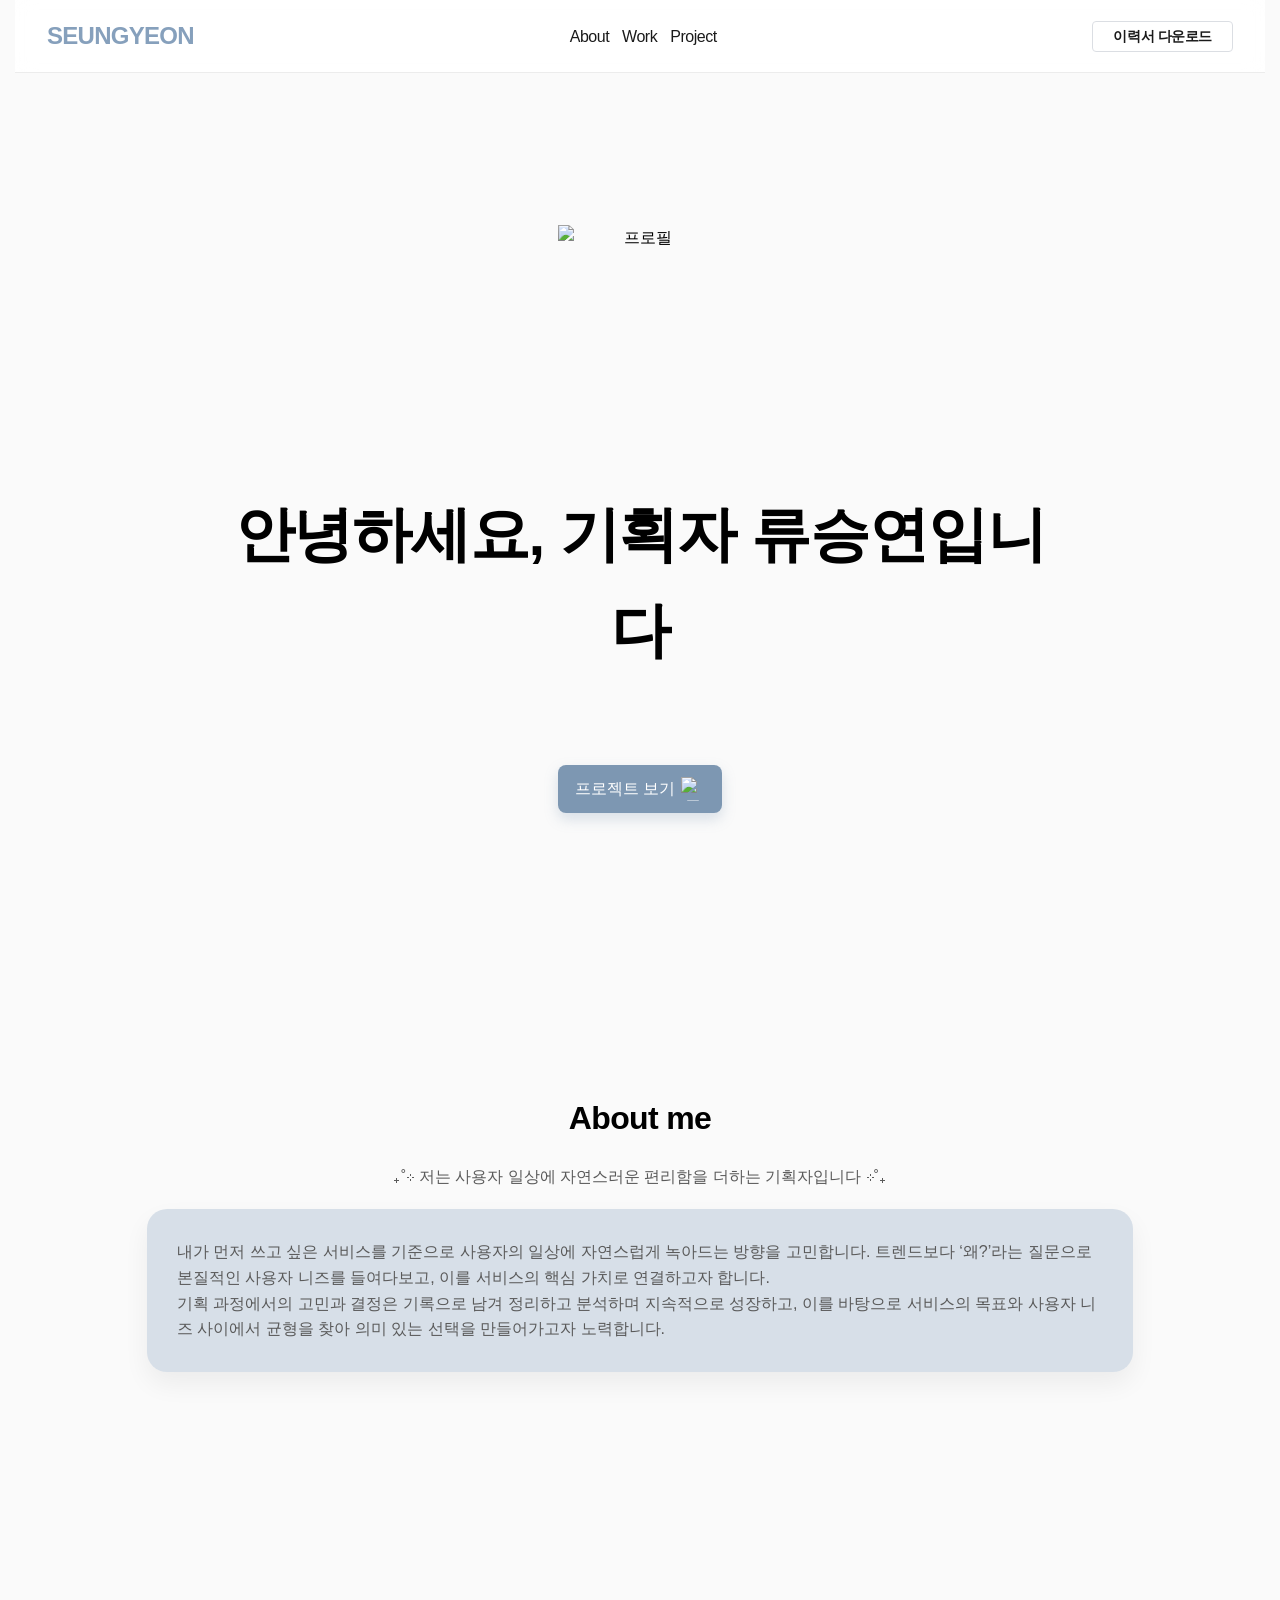
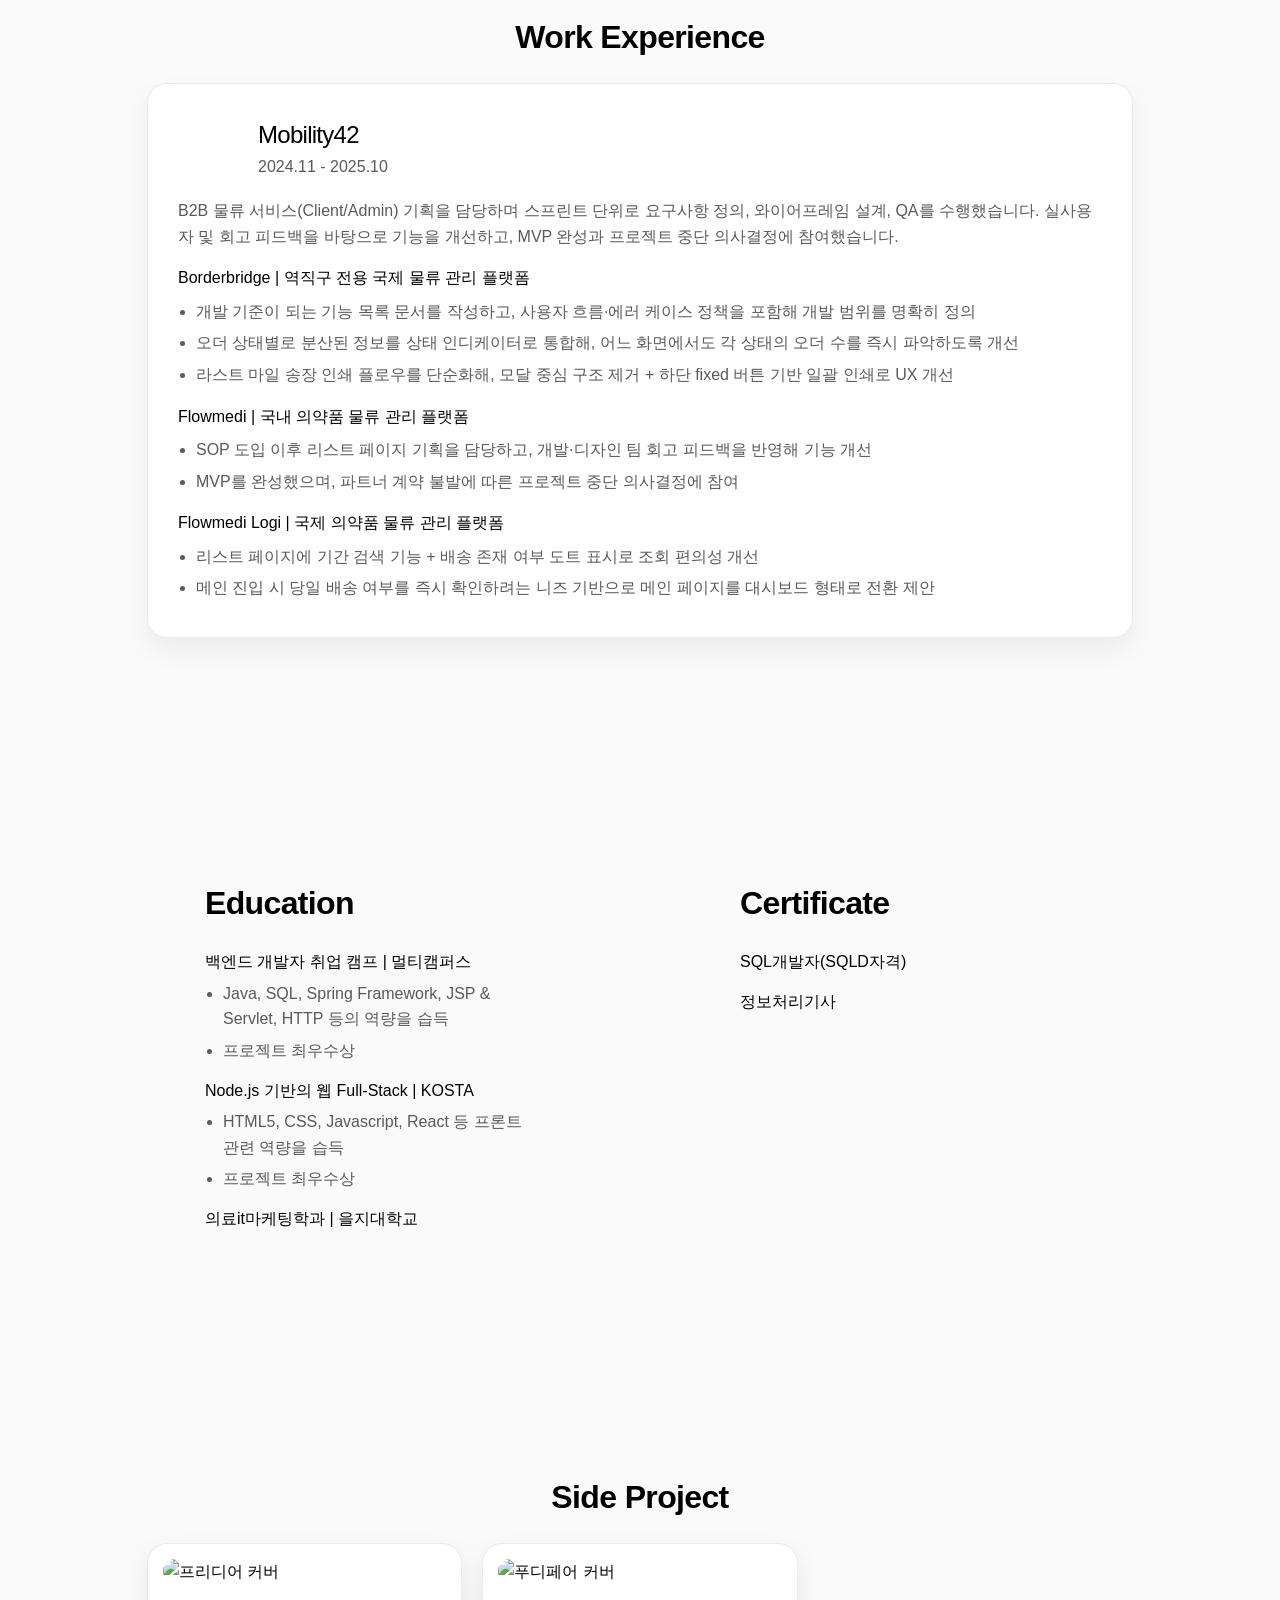
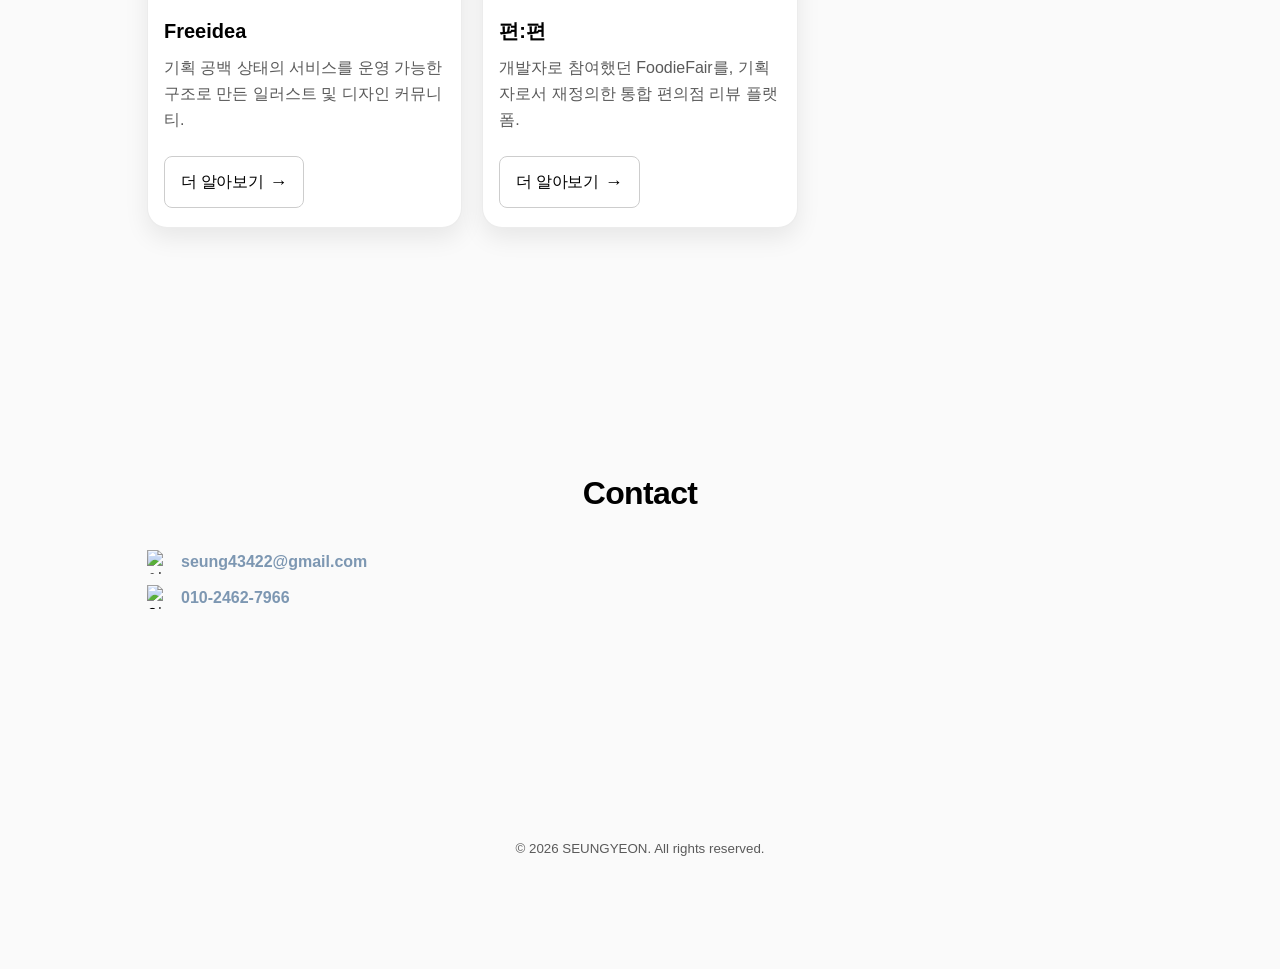
==== commit 045d0507: "feat : resume 수정" ====
--- a/index.html
+++ b/index.html
@@ -9,6 +9,7 @@
     <link rel="stylesheet" href="./global.css" />
     <link rel="stylesheet" href="./styles.css" />
     <link rel="stylesheet" href="./header/headerStyle.css" />
+    <link rel="stylesheet" href="./footer/footerStyle.css"/>
     <!-- 여기서 파비콘 바꾸기 -->
     <link rel="icon" type="image/png" href="https://static.wowan.me/assets/seungyeon_avatar.png" />
     <link rel="apple-touch-icon" href="https://static.wowan.me/assets/seungyeon_avatar.png" />
@@ -28,7 +29,7 @@
                 <a class="nav__link" href="#projects">Project</a>
             </nav>
 
-            <a class="btn btn--resume" href="./류승연_이력서.pdf" target="_blank" rel="noopener">
+            <a class="btn btn--resume" href="./resume.pdf" target="_blank" rel="noopener">
                 이력서 다운로드
             </a>
         </div>
@@ -42,7 +43,7 @@
 
                 <div>
                     <h1 class="hero__title">안녕하세요, 기획자 류승연입니다</h1>
-                    <p class="hero__subtitle">‘왜’를 묻되, 고민에서 멈추지 않고 결정까지 가져갑니다.</p>
+                    <!-- <p class="hero__subtitle">‘왜’를 묻되, 고민에서 멈추지 않고 결정까지 가져갑니다.</p> -->
                 </div>
 
                 <div class="hero__cta">
--- a/styles.css
+++ b/styles.css
@@ -375,17 +375,6 @@
     font-weight: 500;
 }
 
-/* Footer */
-.footer {
-    padding: 18px 0 30px;
-    color: var(--muted);
-}
-
-.footer__inner {
-    display: flex;
-    justify-content: center;
-}
-
 /* Desktop */
 @media (min-width: 1280px) {
     .hero {
--- a/footer/footerStyle.css
+++ b/footer/footerStyle.css
@@ -0,0 +1,10 @@
+/* Footer */
+.footer {
+    padding: 18px 0 30px;
+    color: var(--muted);
+}
+
+.footer__inner {
+    display: flex;
+    justify-content: center;
+}
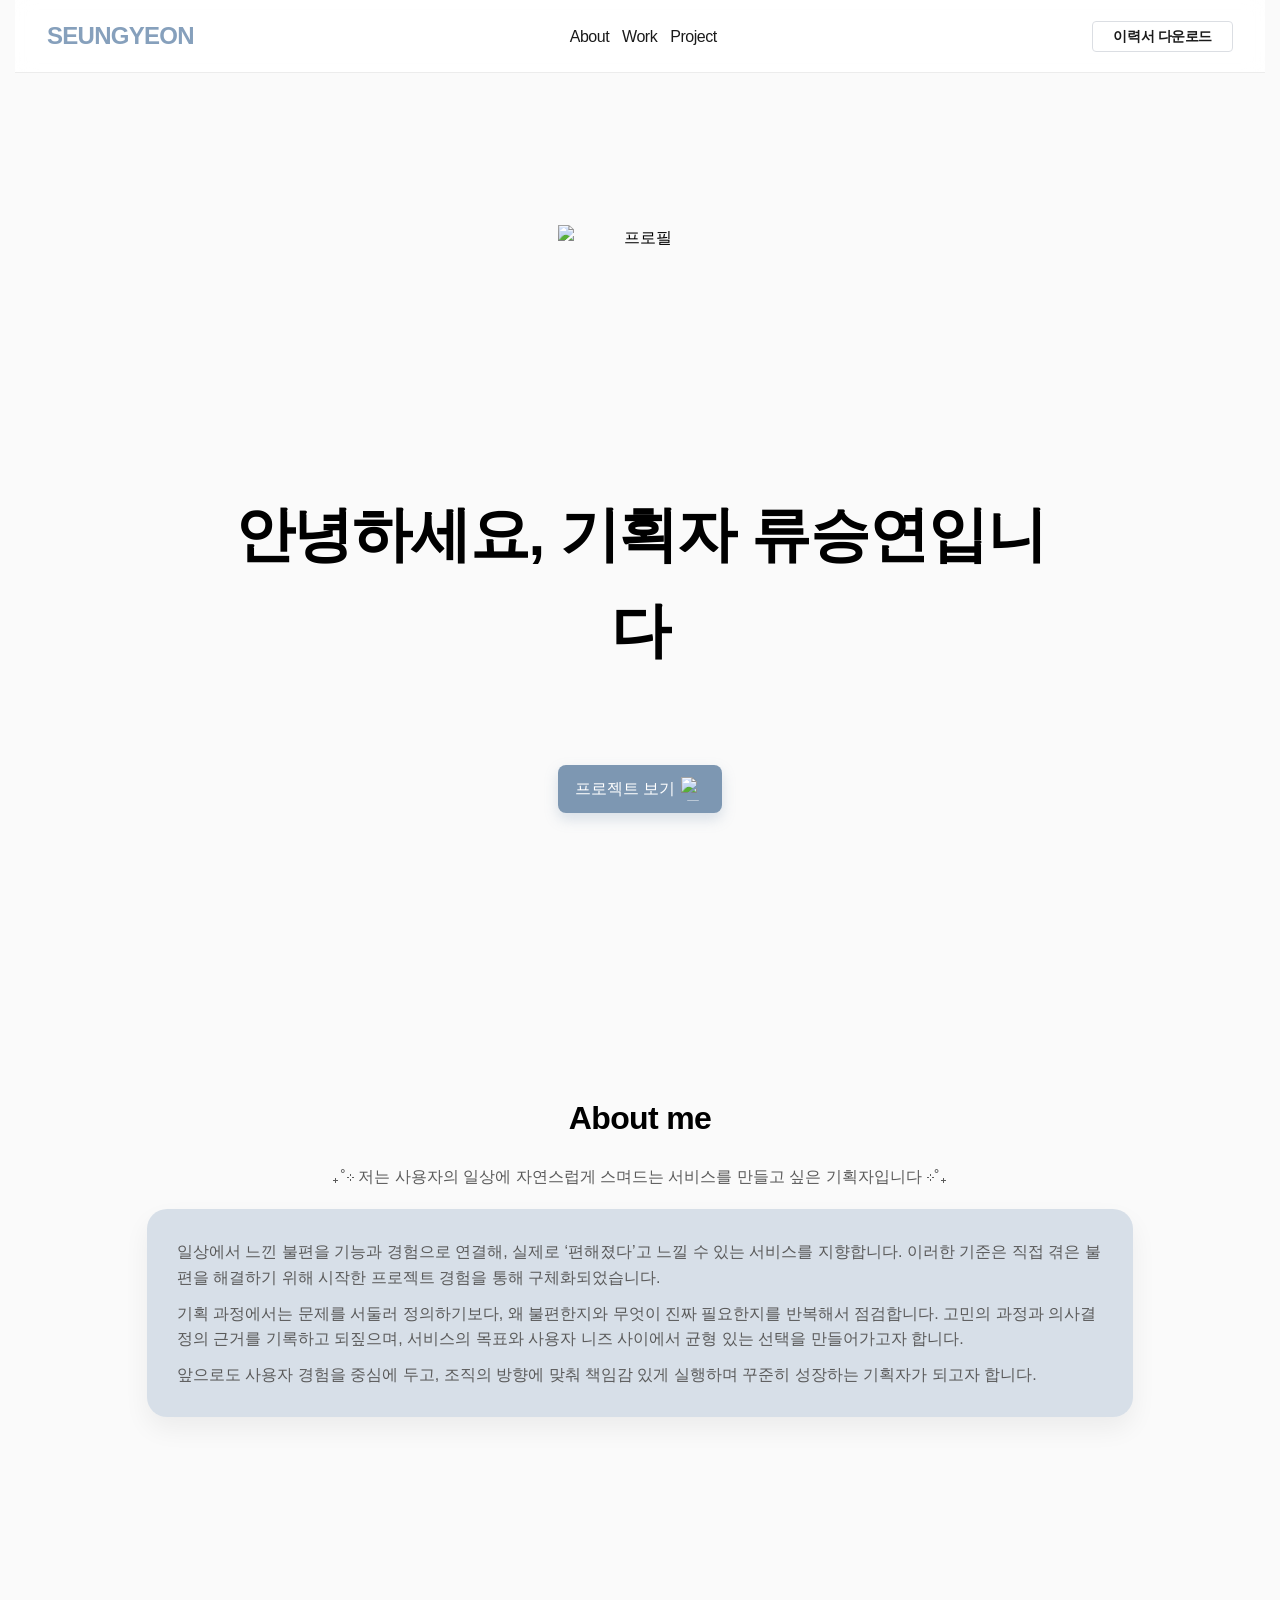
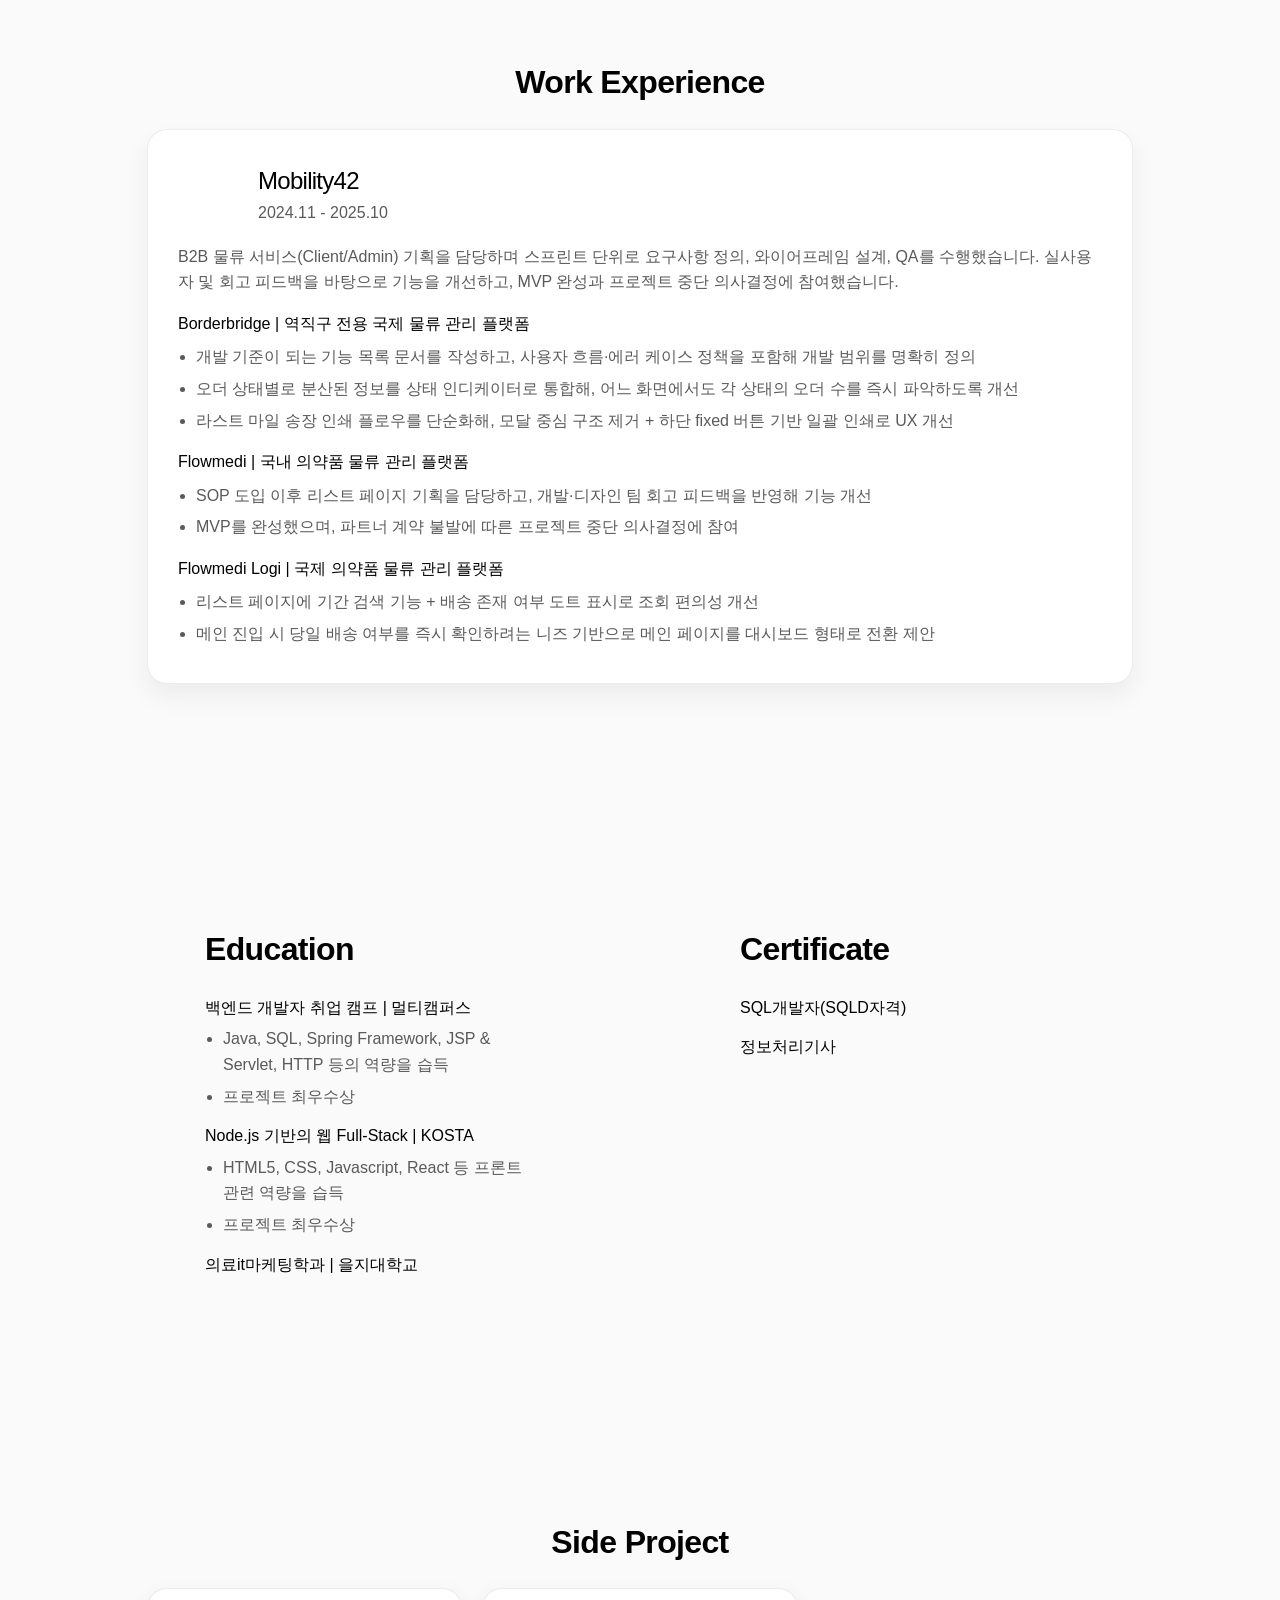
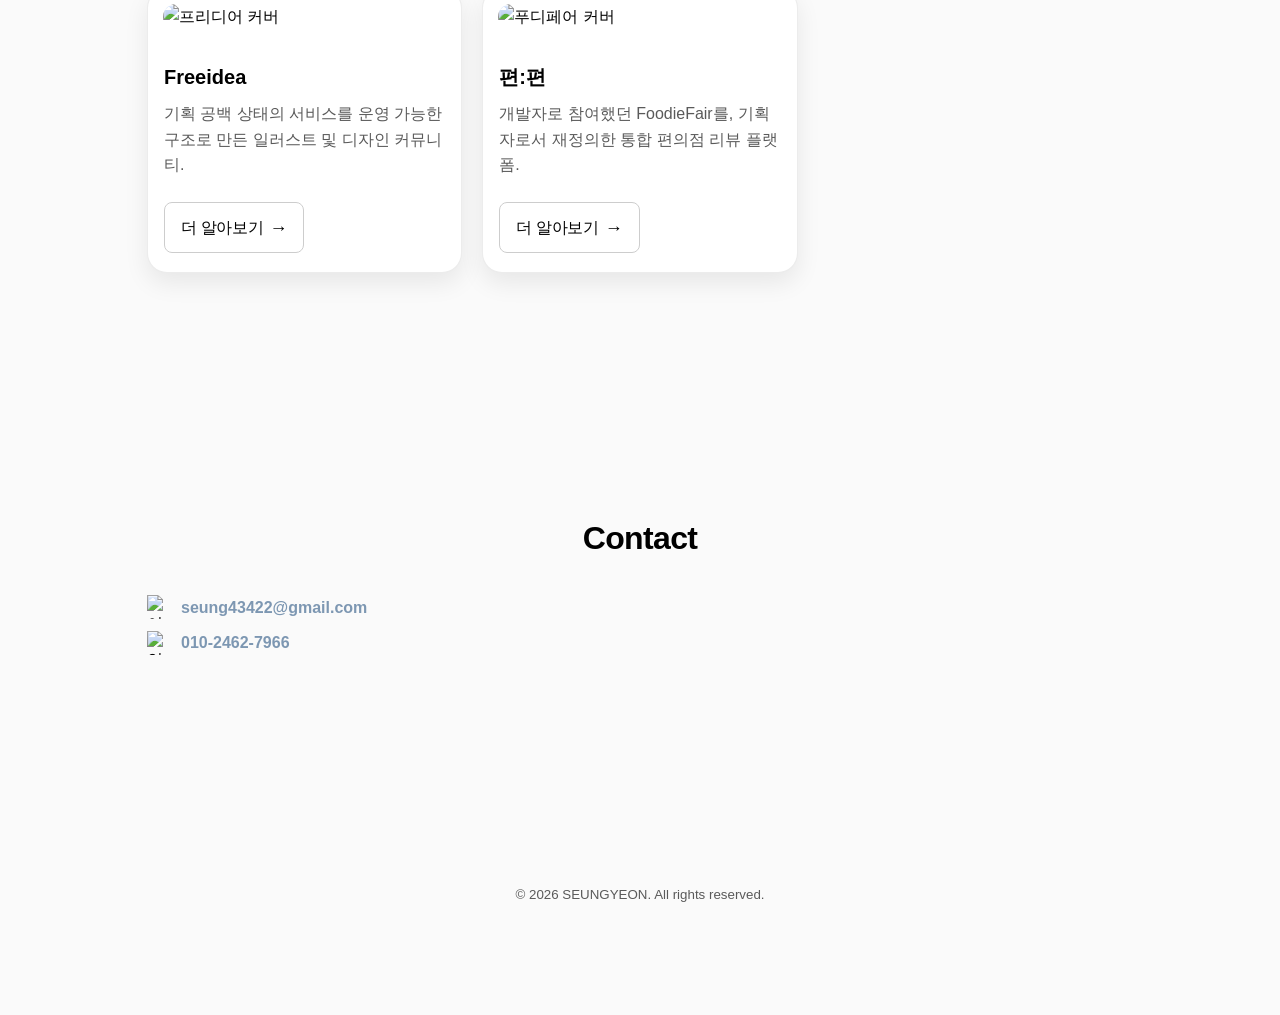
==== commit f837fc10: "fix : main 및 resume" ====
--- a/index.html
+++ b/index.html
@@ -9,7 +9,7 @@
     <link rel="stylesheet" href="./global.css" />
     <link rel="stylesheet" href="./styles.css" />
     <link rel="stylesheet" href="./header/headerStyle.css" />
-    <link rel="stylesheet" href="./footer/footerStyle.css"/>
+    <link rel="stylesheet" href="./footer/footerStyle.css" />
     <!-- 여기서 파비콘 바꾸기 -->
     <link rel="icon" type="image/png" href="https://static.wowan.me/assets/seungyeon_avatar.png" />
     <link rel="apple-touch-icon" href="https://static.wowan.me/assets/seungyeon_avatar.png" />
@@ -62,19 +62,17 @@
                 <h2 class="section__title">About me</h2>
 
                 <p class="about-card__lead">
-                    ₊˚⊹ 저는 사용자 일상에 자연스러운 편리함을 더하는 기획자입니다 ⊹˚₊
+                    ₊˚⊹ 저는 사용자의 일상에 자연스럽게 스며드는 서비스를 만들고 싶은 기획자입니다 ⊹˚₊
                 </p>
 
                 <div class="about-card">
 
                     <div class="about-card__body">
-                        <p>
-                            내가 먼저 쓰고 싶은 서비스를 기준으로 사용자의 일상에 자연스럽게 녹아드는 방향을 고민합니다.
-                            트렌드보다 ‘왜?’라는 질문으로 본질적인 사용자 니즈를 들여다보고, 이를 서비스의 핵심 가치로 연결하고자 합니다.
-                            <br />
-                            기획 과정에서의 고민과 결정은 기록으로 남겨 정리하고 분석하며 지속적으로 성장하고,
-                            이를 바탕으로 서비스의 목표와 사용자 니즈 사이에서 균형을 찾아 의미 있는 선택을 만들어가고자 노력합니다.
-                        </p>
+                        <p> 일상에서 느낀 불편을 기능과 경험으로 연결해, 실제로 ‘편해졌다’고 느낄 수 있는 서비스를 지향합니다. 이러한 기준은 직접 겪은 불편을 해결하기 위해 시작한 프로젝트
+                            경험을 통해 구체화되었습니다.</p>
+                        <p> 기획 과정에서는 문제를 서둘러 정의하기보다, 왜 불편한지와 무엇이 진짜 필요한지를 반복해서 점검합니다. 고민의 과정과 의사결정의 근거를 기록하고 되짚으며, 서비스의
+                            목표와 사용자 니즈 사이에서 균형 있는 선택을 만들어가고자 합니다.</p>
+                        <p> 앞으로도 사용자 경험을 중심에 두고, 조직의 방향에 맞춰 책임감 있게 실행하며 꾸준히 성장하는 기획자가 되고자 합니다.</p>
                     </div>
                 </div>
             </div>
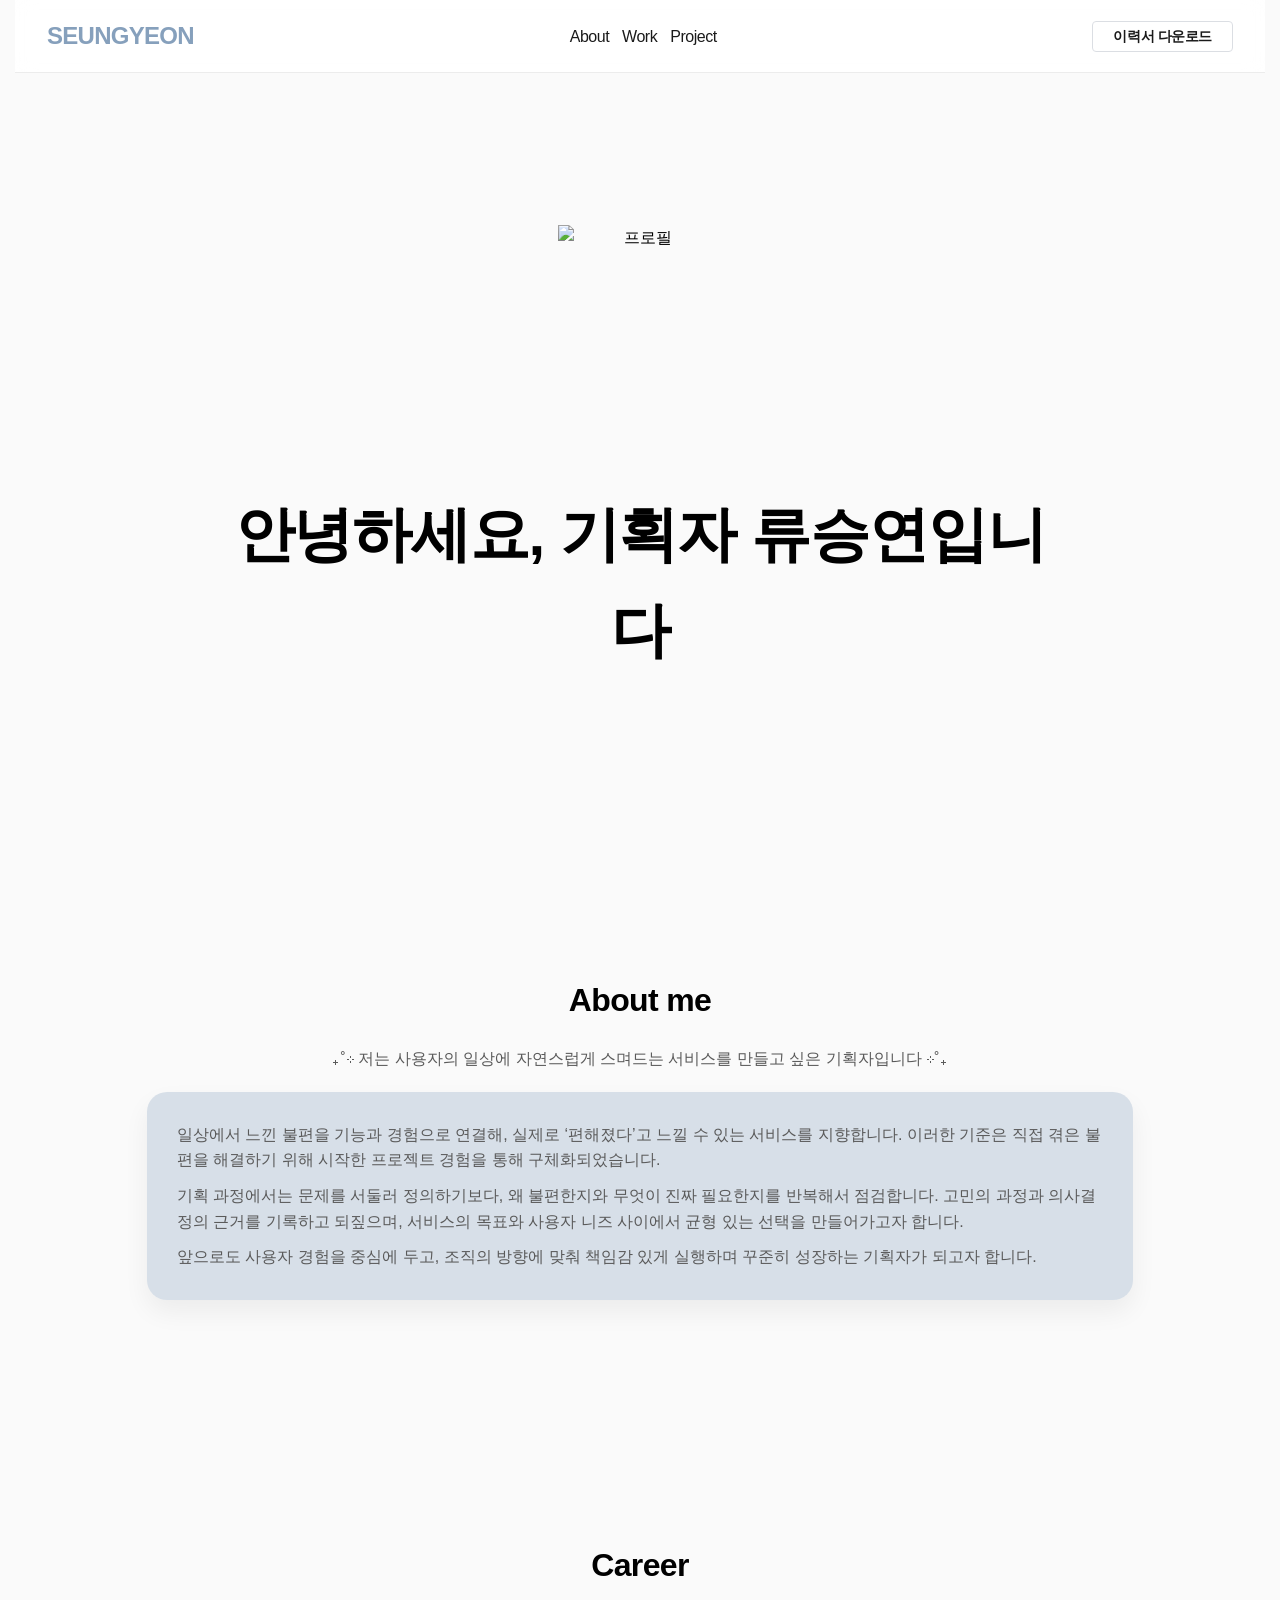
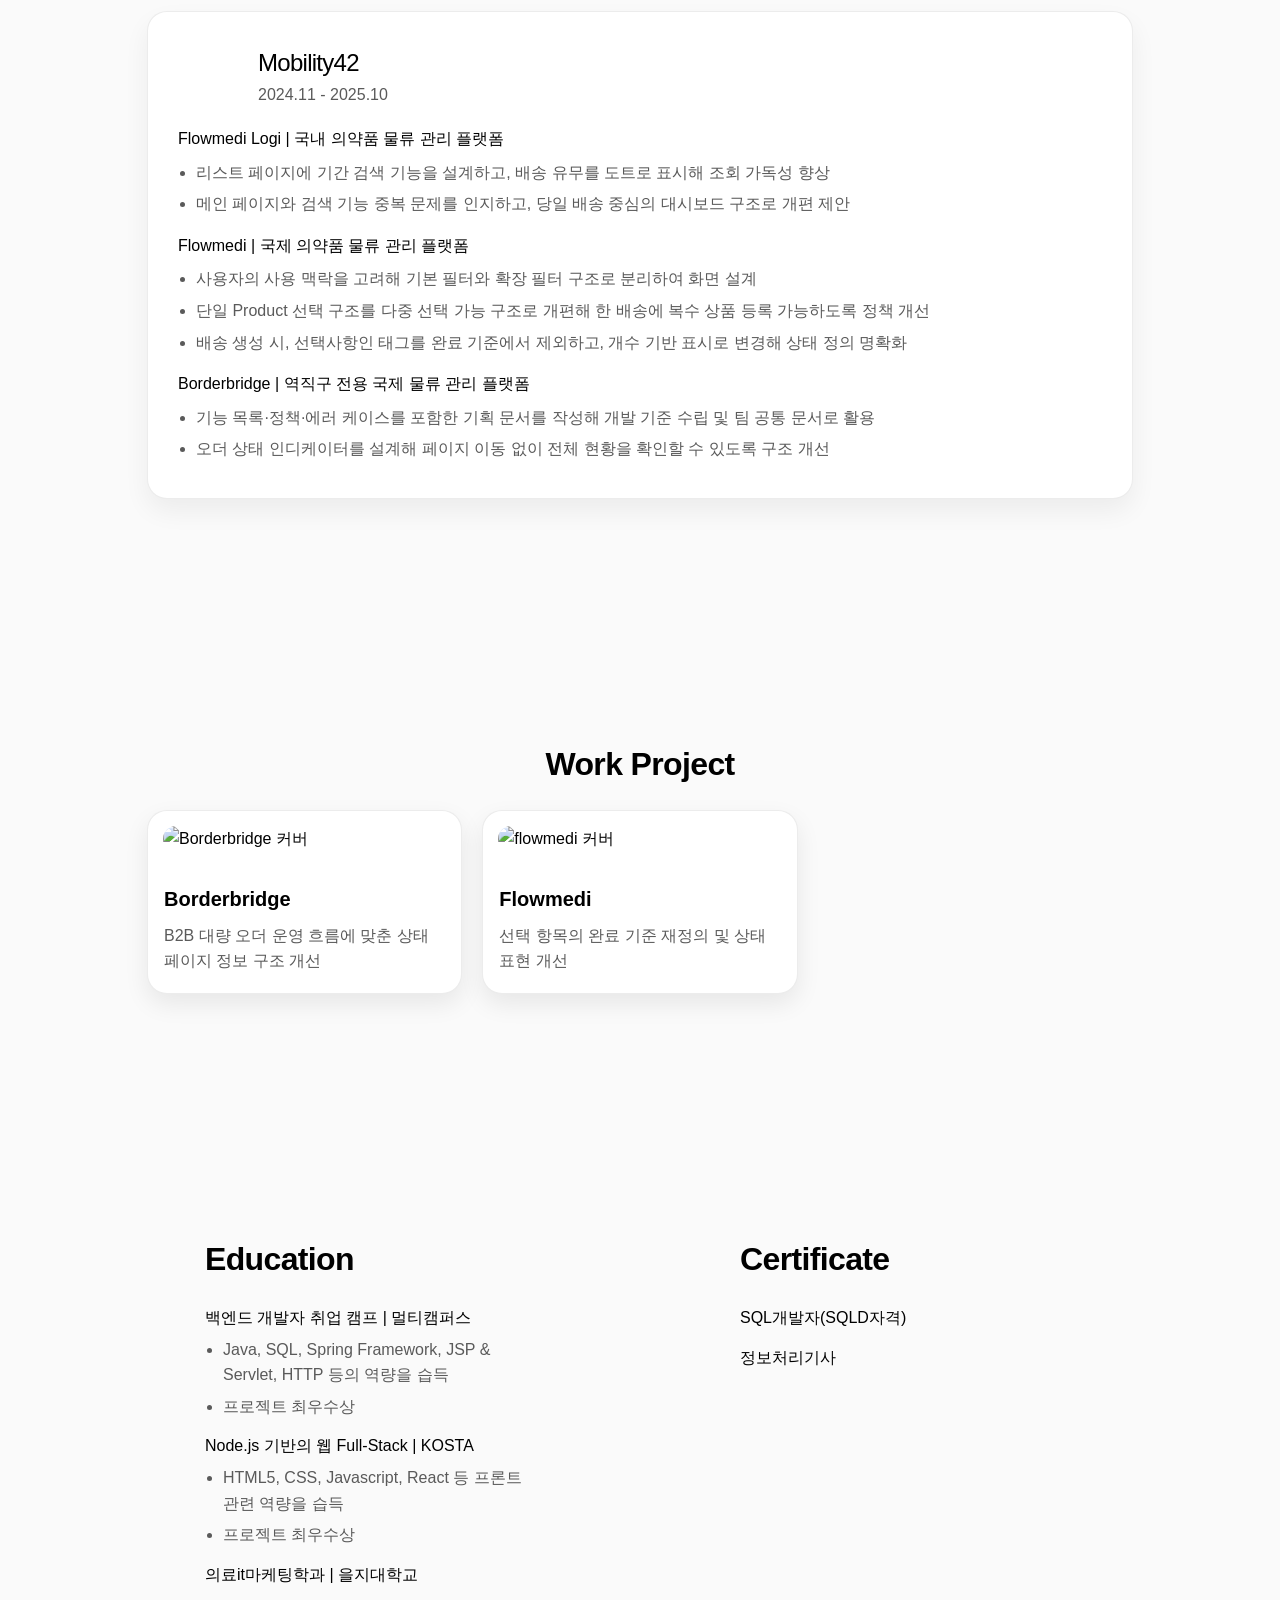
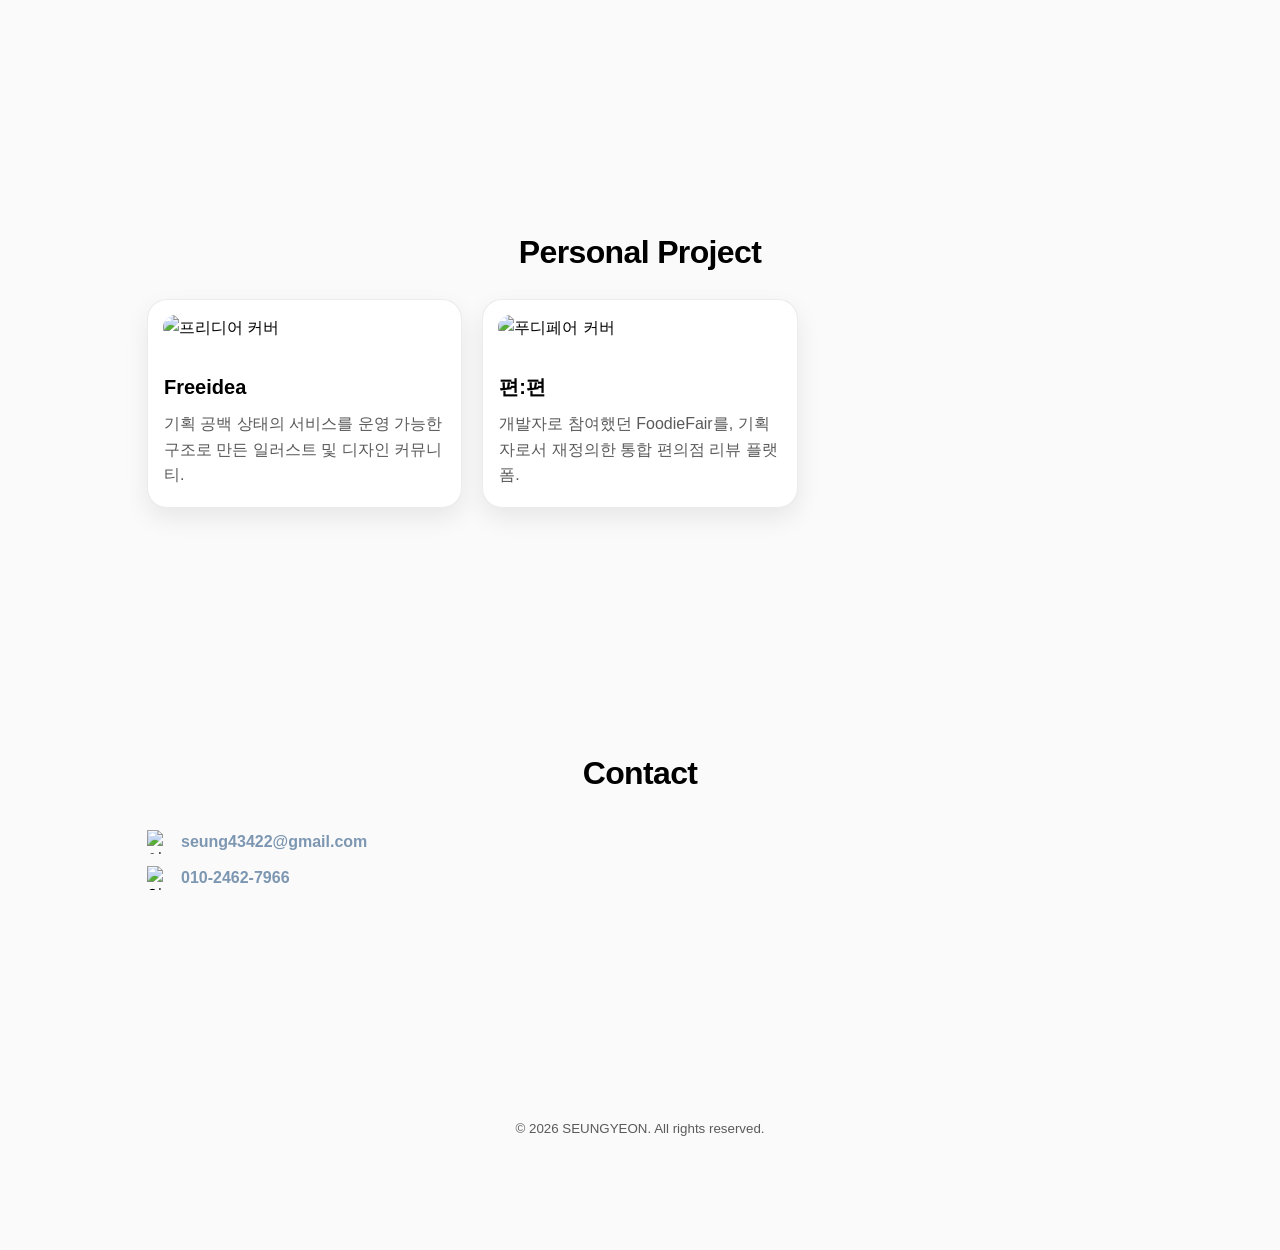
==== commit d8a431bb: "add : work project" ====
--- a/index.html
+++ b/index.html
@@ -46,13 +46,13 @@
                     <!-- <p class="hero__subtitle">‘왜’를 묻되, 고민에서 멈추지 않고 결정까지 가져갑니다.</p> -->
                 </div>
 
-                <div class="hero__cta">
+                <!-- <div class="hero__cta">
                     <a class="btn btn--primary" href="#projects">
                         <p>프로젝트 보기</p>
                         <img class="btn--arrow-right-icon" src="https://static.wowan.me/assets/ArrowRight.svg"
                             alt="프로젝트 보기 버튼" />
                     </a>
-                </div>
+                </div> -->
             </div>
         </section>
 
@@ -81,7 +81,7 @@
         <!-- Work -->
         <section class="section" id="work">
             <div class="container work__inner">
-                <h2 class="section__title">Work Experience</h2>
+                <h2 class="section__title">Career</h2>
 
                 <article class="work-card">
                     <header class="work-card__head">
@@ -94,36 +94,80 @@
                         </div>
                     </header>
 
-                    <p class="work-card__summary">
-                        B2B 물류 서비스(Client/Admin) 기획을 담당하며 스프린트 단위로 요구사항 정의, 와이어프레임 설계, QA를 수행했습니다.
-                        실사용자 및 회고 피드백을 바탕으로 기능을 개선하고, MVP 완성과 프로젝트 중단 의사결정에 참여했습니다.
-                    </p>
+                    <!-- <p class="work-card__summary">
+                        B2B 물류 서비스(Client/Admin) 기획을 담당하며 스프린트 단위로 와이어프레임 설계부터 QA,회고를 진행했습니다.
+                    </p> -->
+
+                    <div class="work-card__block">
+                        <h3 class="work-card__title">Flowmedi Logi | 국내 의약품 물류 관리 플랫폼</h3>
+                        <ul class="list">
+                            <li>리스트 페이지에 기간 검색 기능을 설계하고, 배송 유무를 도트로 표시해 조회 가독성 향상</li>
+                            <li>메인 페이지와 검색 기능 중복 문제를 인지하고, 당일 배송 중심의 대시보드 구조로 개편 제안</li>
+                        </ul>
+                    </div>
+
+                    <div class="work-card__block">
+                        <h3 class="work-card__title">Flowmedi | 국제 의약품 물류 관리 플랫폼</h3>
+                        <ul class="list">
+                            <li>사용자의 사용 맥락을 고려해 기본 필터와 확장 필터 구조로 분리하여 화면 설계</li>
+                            <li>단일 Product 선택 구조를 다중 선택 가능 구조로 개편해 한 배송에 복수 상품 등록 가능하도록 정책 개선</li>
+                            <li>배송 생성 시, 선택사항인 태그를 완료 기준에서 제외하고, 개수 기반 표시로 변경해 상태 정의 명확화</li>
+                        </ul>
+                    </div>
 
                     <div class="work-card__block">
                         <h3 class="work-card__title">Borderbridge | 역직구 전용 국제 물류 관리 플랫폼</h3>
                         <ul class="list">
-                            <li>개발 기준이 되는 기능 목록 문서를 작성하고, 사용자 흐름·에러 케이스 정책을 포함해 개발 범위를 명확히 정의</li>
-                            <li>오더 상태별로 분산된 정보를 상태 인디케이터로 통합해, 어느 화면에서도 각 상태의 오더 수를 즉시 파악하도록 개선</li>
-                            <li>라스트 마일 송장 인쇄 플로우를 단순화해, 모달 중심 구조 제거 + 하단 fixed 버튼 기반 일괄 인쇄로 UX 개선</li>
+                            <li>기능 목록·정책·에러 케이스를 포함한 기획 문서를 작성해 개발 기준 수립 및 팀 공통 문서로 활용</li>
+                            <li>오더 상태 인디케이터를 설계해 페이지 이동 없이 전체 현황을 확인할 수 있도록 구조 개선</li>
                         </ul>
                     </div>
-
-                    <div class="work-card__block">
-                        <h3 class="work-card__title">Flowmedi | 국내 의약품 물류 관리 플랫폼</h3>
-                        <ul class="list">
-                            <li>SOP 도입 이후 리스트 페이지 기획을 담당하고, 개발·디자인 팀 회고 피드백을 반영해 기능 개선</li>
-                            <li>MVP를 완성했으며, 파트너 계약 불발에 따른 프로젝트 중단 의사결정에 참여</li>
-                        </ul>
-                    </div>
-
-                    <div class="work-card__block">
-                        <h3 class="work-card__title">Flowmedi Logi | 국제 의약품 물류 관리 플랫폼</h3>
-                        <ul class="list">
-                            <li>리스트 페이지에 기간 검색 기능 + 배송 존재 여부 도트 표시로 조회 편의성 개선</li>
-                            <li>메인 진입 시 당일 배송 여부를 즉시 확인하려는 니즈 기반으로 메인 페이지를 대시보드 형태로 전환 제안</li>
-                        </ul>
-                    </div>
                 </article>
+
+            </div>
+        </section>
+
+        <!-- Work Project -->
+        <section class="section" id="projects">
+            <div class="container">
+                <h2 class="section__title">Work Project</h2>
+
+                <div class="project-grid">
+                    <a href="./project/borderbridge" class="project-card-link">
+                        <article class="project-card">
+                            <div class="project-card__thumb" aria-hidden="true">
+                                <img src="https://static.wowan.me/assets/seungyeon/portfolio_mobility42.svg"
+                                    alt="Borderbridge 커버" />
+                            </div>
+                            <div class="project-card__body">
+                                <h3 class="project-card__title">Borderbridge</h3>
+                                <p class="project-card__desc">
+                                    B2B 대량 오더 운영 흐름에 맞춘 상태 페이지 정보 구조 개선
+                                </p>
+                            </div>
+                        </article>
+                    </a>
+                    <a href="./project/flowmedi" class="project-card-link">
+                        <article class="project-card">
+                            <div class="project-card__thumb" aria-hidden="true">
+                                <img src="https://static.wowan.me/assets/seungyeon/portfolio_mobility42.svg"
+                                    alt="flowmedi 커버" />
+                            </div>
+                            <div class="project-card__body">
+                                <h3 class="project-card__title">Flowmedi</h3>
+                                <p class="project-card__desc">
+                                    선택 항목의 완료 기준 재정의 및 상태 표현 개선
+                                </p>
+                            </div>
+                        </article>
+                    </a>
+                </div>
+
+                <!-- <div class="projects-cta">
+                    <a class="btn btn--allprojects" href="#">
+                        더보기
+                    </a>
+                </div> -->
             </div>
         </section>
 
@@ -171,56 +215,38 @@
                 </div>
         </section>
 
-        <!-- Side Project -->
+        <!-- Personal Project -->
         <section class="section" id="projects">
             <div class="container">
-                <h2 class="section__title">Side Project</h2>
+                <h2 class="section__title">Personal Project</h2>
 
                 <div class="project-grid">
-                    <article class="project-card">
-                        <div class="project-card__thumb" aria-hidden="true">
-                            <img src="https://static.wowan.me/assets/freeidea_cover.svg" alt="프리디어 커버" />
-                        </div>
-                        <div class="project-card__body">
-                            <h3 class="project-card__title">Freeidea</h3>
-                            <p class="project-card__desc">
-                                기획 공백 상태의 서비스를 운영 가능한 구조로 만든 일러스트 및 디자인 커뮤니티.
-                            </p>
-                            <a href="./project/freeidea" class="btn btn--more">
-                                더 알아보기 <span class="arrow">→</span>
-                            </a>
-                        </div>
-                    </article>
-
-                    <article class="project-card">
-                        <div class="project-card__thumb" aria-hidden="true">
-                            <img src="https://static.wowan.me/assets/pyeonpyeon.png" alt="푸디페어 커버" />
-                        </div>
-                        <div class="project-card__body">
-                            <h3 class="project-card__title">편:편</h3>
-                            <p class="project-card__desc">
-                                개발자로 참여했던 FoodieFair를, 기획자로서 재정의한 통합 편의점 리뷰 플랫폼.
-                            </p>
-                            <a href="./project/pyeonpyeon" class="btn btn--more">
-                                더 알아보기 <span class="arrow">→</span>
-                            </a>
-                        </div>
-                    </article>
-
-                    <!-- <article class="project-card">
-                        <div class="project-card__thumb" aria-hidden="true">
-                            <img src="https://static.wowan.me/assets/pyeonpyeon.png" alt="foodiefair 커버" />
-                        </div>
-                        <div class="project-card__body">
-                            <h3 class="project-card__title">FoodieFair</h3>
-                            <p class="project-card__desc">
-                                영수증 인증 리뷰와 편의점 행사 정보를 한 번에 제공하는 통합 편의점 리뷰 플랫폼.
-                            </p>
-                            <a href="#" class="btn btn--more">
-                                더 알아보기 <span class="arrow">→</span>
-                            </a>
-                        </div>
-                    </article> -->
+                    <a href="./project/freeidea" class="project-card-link">
+                        <article class="project-card">
+                            <div class="project-card__thumb" aria-hidden="true">
+                                <img src="https://static.wowan.me/assets/freeidea_cover.svg" alt="프리디어 커버" />
+                            </div>
+                            <div class="project-card__body">
+                                <h3 class="project-card__title">Freeidea</h3>
+                                <p class="project-card__desc">
+                                    기획 공백 상태의 서비스를 운영 가능한 구조로 만든 일러스트 및 디자인 커뮤니티.
+                                </p>
+                            </div>
+                        </article>
+                    </a>
+                    <a href="./project/pyeonpyeon" class="project-card-link">
+                        <article class="project-card">
+                            <div class="project-card__thumb" aria-hidden="true">
+                                <img src="https://static.wowan.me/assets/pyeonpyeon.png" alt="푸디페어 커버" />
+                            </div>
+                            <div class="project-card__body">
+                                <h3 class="project-card__title">편:편</h3>
+                                <p class="project-card__desc">
+                                    개발자로 참여했던 FoodieFair를, 기획자로서 재정의한 통합 편의점 리뷰 플랫폼.
+                                </p>
+                            </div>
+                        </article>
+                    </a>
                 </div>
 
                 <!-- <div class="projects-cta">
